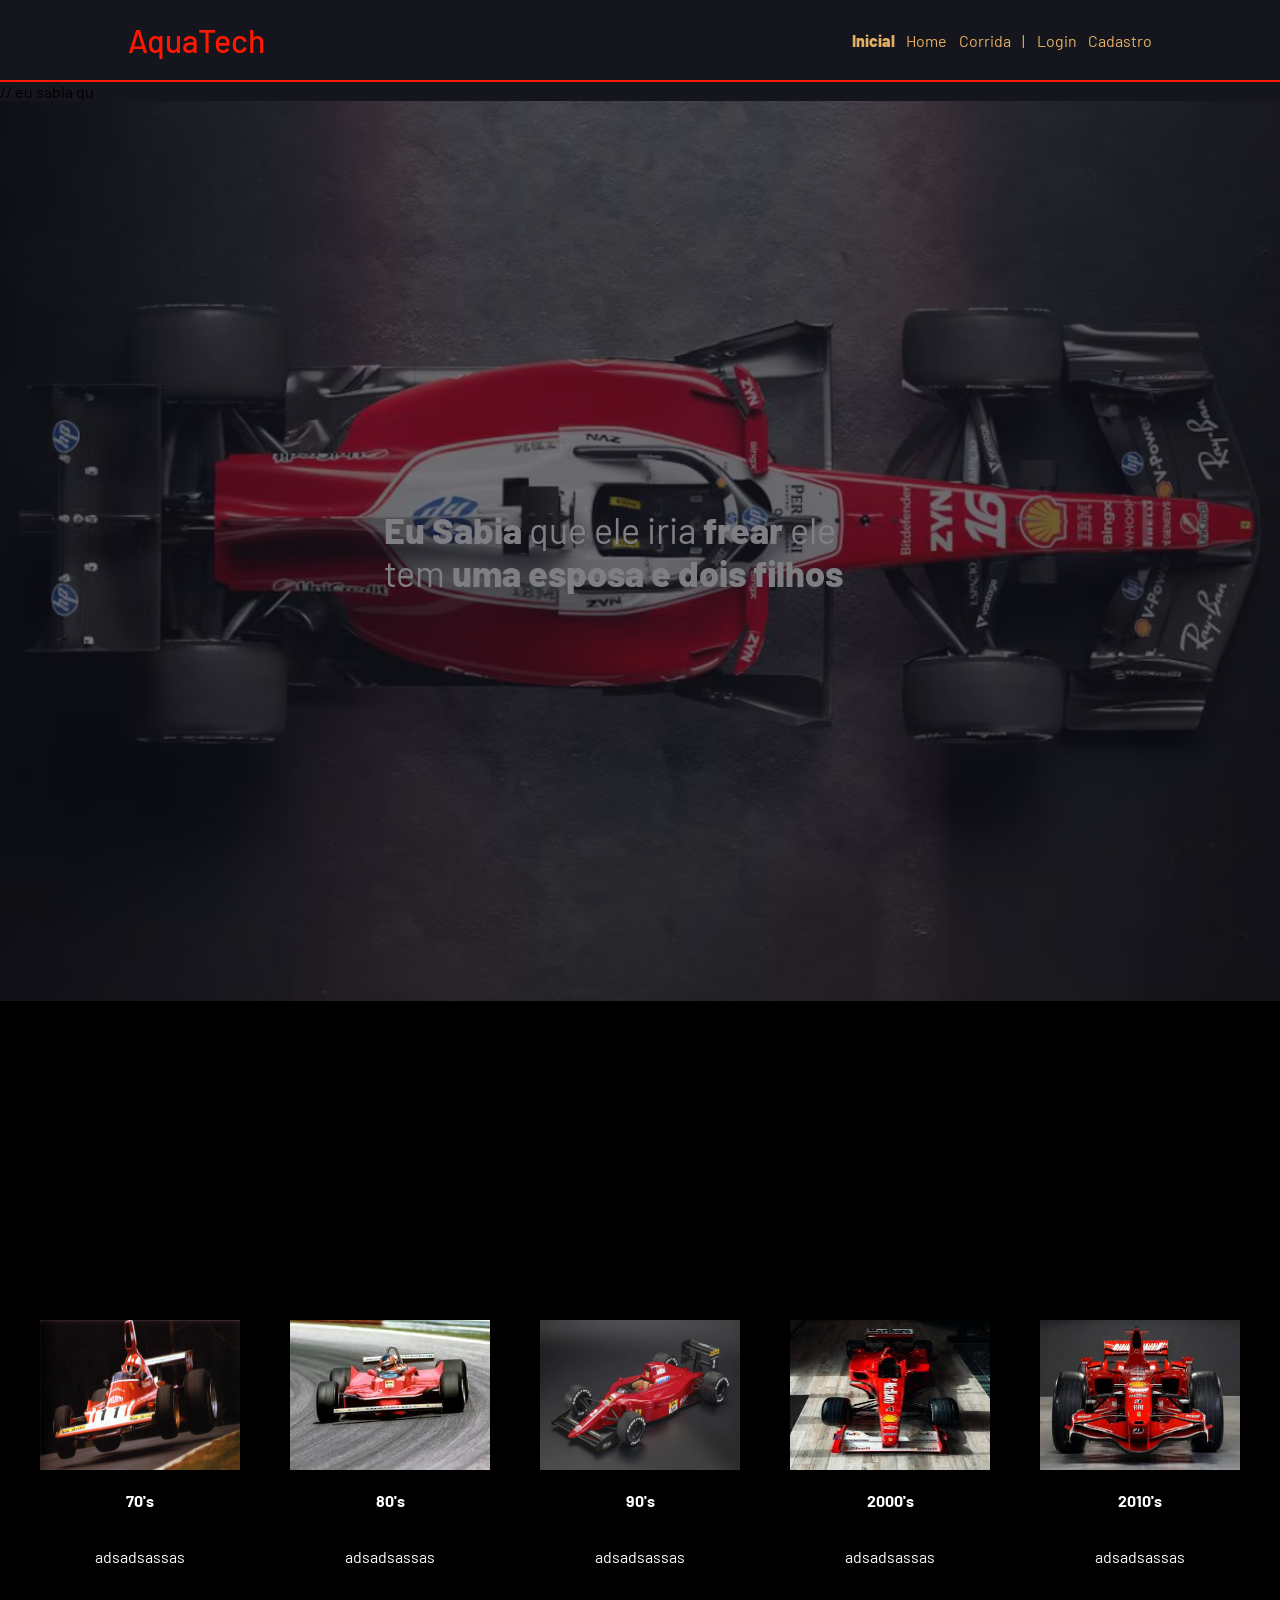
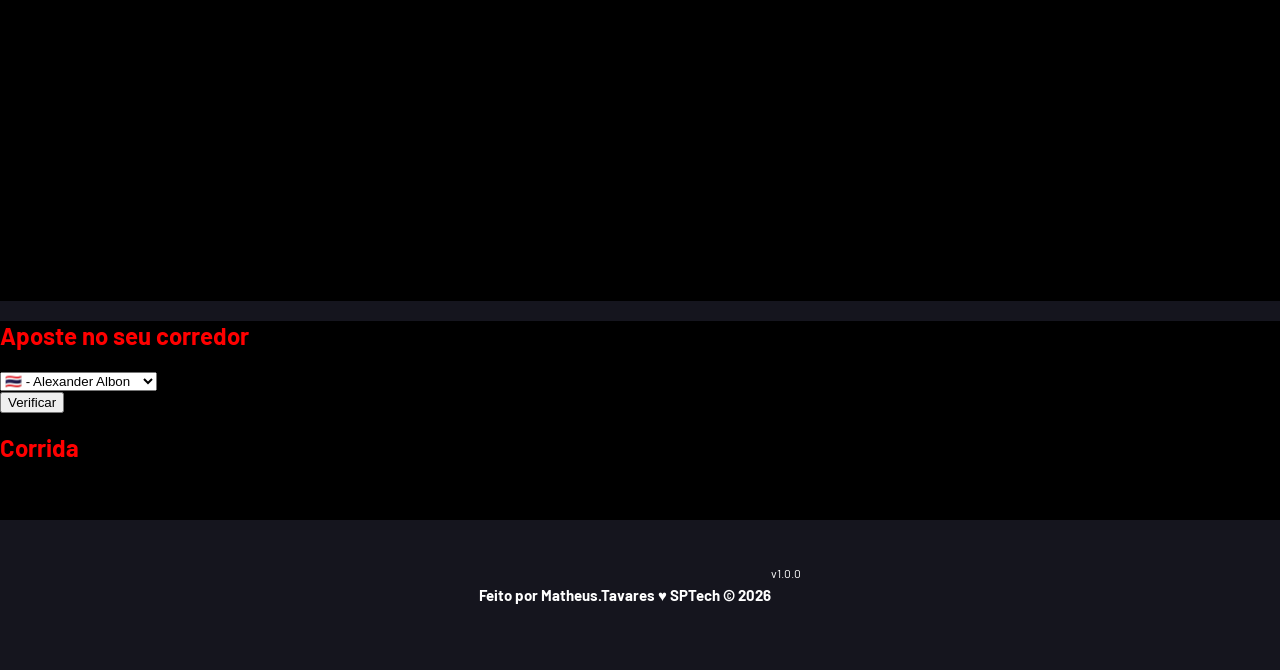
==== public/index.html @ 401e69f8 "Add files via upload" ====
<!DOCTYPE html>
<html lang="en">

<head>
    <meta charset="UTF-8">
    <meta http-equiv="X-UA-Compatible" content="IE=edge">
    <meta name="viewport" content="width=device-width, initial-scale=1.0">

    <title>MquaTech | Página Inicial</title>

    <script src="./js/sessao.js"></script>

    <link rel="stylesheet" href="./css/estilo.css">
    <link rel="icon" href="./assets/icon/favicon2.ico">
    <link rel="preconnect" href="https://fonts.gstatic.com">
</head>

<body>
    <div class="header">
      <div class="container">
        <h1 class="titulo">AquaTech</h1>
        <ul class="navbar">
          <li class="agora">
            <a href="#">Inicial</a>
          </li>
          <li>
            <a href="index.html">Home</a> 
          </li>
          <li>
            <a href="simulador.html">Corrida</a>
          </li>
          <li>|</li>
          <li>
            <a href="login.html">Login</a>
          </li>
          <li>
            <a href="cadastro.html">Cadastro</a>
          </li>
        </ul>
      </div>
    </div>
  // eu sabia qu
    <div class="banner">
      <div class="container">
        <p><span>Eu Sabia</span> que ele iria <span>frear</span> ele tem <span> uma esposa e dois filhos </span></p>
      </div>
    </div>
  
    <div class="social">
      <div class="container">
        <div class="boxes">
          <div class="box">
            <img src="../public/assets/imgs/ferrari 60's.jpeg">
            <h4>60's</h4>
            <p>adsadsassas</p>
          </div>
          <div class="box">
            <img src="../public/assets/imgs/ferrari 70's.jpg">
            <h4>70's</h4>
            <p>adsadsassas</p>
          </div>
          <div class="box">
            <img src="../public/assets/imgs/ferrari 80's.jpeg">
            <h4>80's</h4>
            <p>adsadsassas</p>
          </div>
          <div class="box">
            <img src="../public/assets/imgs/Ferrari 90's.webp">
            <h4>90's</h4>
            <p>adsadsassas</p>
          </div>
          <div class="box">
            <img src="../public/assets/imgs/ferrari 2000's.jpeg">
            <h4>2000's</h4>
            <p>adsadsassas</p>
          </div>
          <div class="box">
            <img src="../public/assets/imgs/ferrari 2010's.jpeg">
            <h4>2010's</h4>
            <p>adsadsassas</p>
          </div>
          <div class="box">
            <img src="../public/assets/imgs/">
            <h4>2020's</h4>
            <p>adsadsassas</p>
          </div>
        </div>
      </div>
    </div>
  
<div class="">
        <div class="fundo">
            <h2>Aposte no seu corredor</h2>
            <select name="" id="ipt_aposta">
              <option value="">🇹🇭 - Alexander Albon </option>
              <option value="">🇹🇭 - Kimi Antonelli </option>
              <option value="">🇹🇭 - Carlos Sainz  </option>
              <option value="">🇹🇭 - Charles Leclerc </option>
              <option value="">🇹🇭 - Esteban Ocon </option>
              <option value="">🇹🇭 - Fernando Alonso </option>
              <option value="">🇹🇭 - Gabriel Bortoleto </option>
              <option value="">🇹🇭 - George Russell </option>
              <option value="">🇹🇭 - Isack Hadjar </option>
              <option value="">🇹🇭 - Kevin Magnussen </option>
              <option value="">🇹🇭 - Lance Stroll </option>
              <option value="">🇹🇭 - Lando Norris </option>
              <option value="">🇹🇭 - Lewis Hamilton </option>
              <option value="">🇹🇭 - Liam Lawson </option>
              <option value="">🇹🇭 - Logan Sargeant </option>
              <option value="">🇹🇭 - Max Verstappen </option>
              <option value="">🇹🇭 - Nico Hülkenberg </option>
              <option value="">🇹🇭 - Oscar Piastri  </option>
              <option value="">🇹🇭 - Pierre Gasly </option>
              <option value="">🇹🇭 - Sergio Pérez  </option>
              <option value="">🇫🇮 - Valtteri Bottas </option>
              <option value="">🇨🇳 - Zhou Guanyu </option>
            </select><br>
            <button onclick="Correr()">Verificar</button><br>

            <h2>Corrida</h2><br><br>
            <div id="resultado"></div>

        </div>
    </div>

    <div class="footer">
        <div class="container">
            <h4>Feito por Matheus.Tavares &hearts; SPTech &copy; 2026</h4>
            <span class="version">v1.0.0</span>
        </div>
    </div>
  </body>

</html>
---- public/css/estilo.css ----
@import url('https://fonts.googleapis.com/css2?family=Barlow:ital,wght@0,100;0,200;0,300;0,400;0,500;0,600;0,700;0,800;0,900;1,100;1,200;1,300;1,400;1,500;1,600;1,700;1,800;1,900&display=swap');

body {
  margin: 0;
  padding: 0;
  font-family: 'Barlow', 'Segoe UI', 'Segoe UI', Tahoma, Geneva, Verdana, sans-serif;
  background-color: #15151e;
}

:root {
  --tamanho-header: 80px;
  --tudu: 100vh;
  /*--tamanho-banner: calc(100vh - var(--tamanho-header) - var(--tamanho-footer) - 2px);*/
  --tamanho-simulador: calc(100vh - var(--tamanho-header) - var(--tamanho-footer) - 2px);
  --tamanho-login: calc(100vh - var(--tamanho-header) - var(--tamanho-footer) - 2px);
  --tamanho-footer: 65px;
}

.container {
  display: flex;
  width: 80%;
  margin: auto;
}

.header {
  height: var(--tamanho-header);
  border-bottom: 2px solid #FF1801;
}

.header .container {
  justify-content: space-between;
  align-items: center;
  height: 100%;
}

.header a {
  text-decoration: none;
  color: #e3b062;
}

.agora {
  font-weight: 800;
}

.navbar {
  width: 300px;
  display: flex;
  align-items: center;
  justify-content: space-between;
  list-style: none;
  color: #e3b062;
}

.titulo {
  color: #FF1801;
  width: fit-content;
  font-weight: 500;
}

.header h1 {
  margin: 0;
}

/* BANNER */

.banner {
  height: var(--tudu);
  color: white;
  background-image: url('../assets/imgs/3FW3RPDGNVAAHFDBUZ7TKTPPWQ.avif');
  background-size: cover;
  opacity: 45%;

  
}


.banner .container {
  justify-content: center;
  align-items: center;
  height: 100%;
  opacity: 100%;
}

.banner .container p {
  width: 50%;
  margin: 0;
  padding: 0;
  font-size: 36px;
}

.banner .container span {
  font-weight: 800;
}

/* MISSÃO VISÃO VALORES */

.social {
  height: var(--tudu);
  background-color: #000;
  display: flex;
  color: white;
}

.social .container {
  justify-content: center;
}

.box img {
  width: 200px;
  height: 150px;
  gap: 20px;
  
}

.social .container .boxes {
  display: flex;
  justify-content: center;
  width: 100%;
  gap: 50px;
  padding: 30px 0;
  
}

.social p {
  text-align: center;
}

.box {
  display: flex;
  flex-direction: column;
  align-items: center;
}

/* FOOTER */

.footer {
  background-color: #15151e;
  height: 150px;
  color: #fff;
  display: flex;
  font-size: 15px;
}

.footer .container {
  justify-content: center;
  text-align: center;
}

.footer .container .version {
  font-size: 12px;
}

/* LOGIN */

.login {
  height: var(--tamanho-login);
  background-image: url('../assets/imgs/jean-alesi-foi-o-último-a-usar-a-ferrari-27-em-95.avif');
  background-size: cover;
}

.login .container {
  justify-content: center;
  align-items: center;
  height: 100%;
}

.card {
  width: 50%;
  background-color: #e5e5e5;
  border-radius: 10px;
  display: flex;
  align-items: center;
  justify-content: space-evenly;
  color: palevioletred;
  flex-direction: column;
  height: fit-content;
  padding: 20px 0;
}

.card h2 {
  margin: 0;
  font-size: 30px;
}

.formulario {
  display: flex;
  height: 90%;
  width: 80%;
  justify-content: space-around;
  flex-direction: column;
}

.formulario span {
  font-size: 15px;
  font-weight: 800;
}

.formulario input {
  border: 2px solid #FF1801;
  text-align: center;
  border-radius: 10px;
  margin: 0;
}

.formulario select {
  border: 2px solid #FF1801;
  background-color: white;
  color: gray;
  height: 36px;
  text-align: center;
  border-radius: 10px;
  margin: 0;
}

.campo {
  display: flex;
  flex-direction: column;
  justify-content: start;
  padding: 5px 0;
}

.botao {
  cursor: pointer;
  font-family: "Barlow", sans-serif;
  border: 0;
  border-radius: 5px;
  font-weight: 600;
  font-size: 18px;
  color: #fff;
  background-color: #ED145B;
  width: 120px;
  height: 30px;
  align-self: center;
  margin-top: 20px;
}

.loading-div {
  width: 50px;
  display: none;
}

.loading-div img {
  height: 50px;
  width: 50px;
}

#div_erros_login {
  display: none
}

/* FORMULARIO */

.alerta_erro{
  display: flex;
  justify-content: flex-end;
}

.card_erro {
  display: none;
  background-color: #fff;
  color: #15151e;
  width: 230px;
  position: fixed;
  border-radius: 4px;
  border: #ED145B 3px solid;
  padding: 10px;
  margin-right: 10%;
}

.card_erro #mensagem_erro{
  font-weight: 500;
  font-size: 20px;
}

.formulario .tipo_campo {
  font-size: 20px;
  font-weight: 600 !important;
}

.formulario {
  display: flex;
  flex-direction: column;
}

input {
  margin-bottom: 10px;
  border: 2px solid #FF1801;
  padding: 10px;
  text-align: center;
  border-radius: 10px;
}

.btn {
  font-family: "Barlow", sans-serif;
  border: 0;
  border-radius: 5px;
  font-weight: 600;
  font-size: 18px;
  padding: 10px 15px;
  color: white;
  background-color: #ED145B;
  width: 120px;
  align-self: center;
  margin-top: 5px;
}

.loading-div {
  width: 50px;
  margin: auto;
  display: none;
}

.loading-div img {
  height: 50px;
  width: 50px;
}

/* SIMULADOR */

.simulador {
  color: white;
}

.simulador .container {
  flex-direction: column;
  overflow: scroll; 
  height: var(--tamanho-simulador);
}

/* ALERTA */

#alerta {
  position: absolute;
  right: 0;
  bottom: 0;
}

.mensagem-alarme {
  background-color: white;
  border-radius: 5px;
  width: 300px;
  height: 80px;
  margin: 10px;
  padding: 10px 0;
  display: flex;
  justify-content: space-evenly;
  align-items: center;
}

.mensagem-alarme h3 {
  font-size: 14px;
  margin: 0;
}

.mensagem-alarme .informacao {
  width: 66%;
}

.alarme-sino {
  width: 48px;
  height: 48px;
  animation-name: bell;
  animation-duration: 4s;
  background-image: url('https://cdn-icons-png.flaticon.com/512/1157/1157000.png');
  background-size: cover;
  animation-iteration-count: infinite;
}

@keyframes bell {
  0%   {transform: rotate(25deg)}
  25%  {transform: rotate(-25deg)}
  50%  {transform: rotate(25deg)}
  75%  {transform: rotate(-25deg)}
  100% {transform: rotate(25deg)}
}

.apostas {
  display: flex;
  
}
.fundo{
  background-color: black;
  color: red;
}
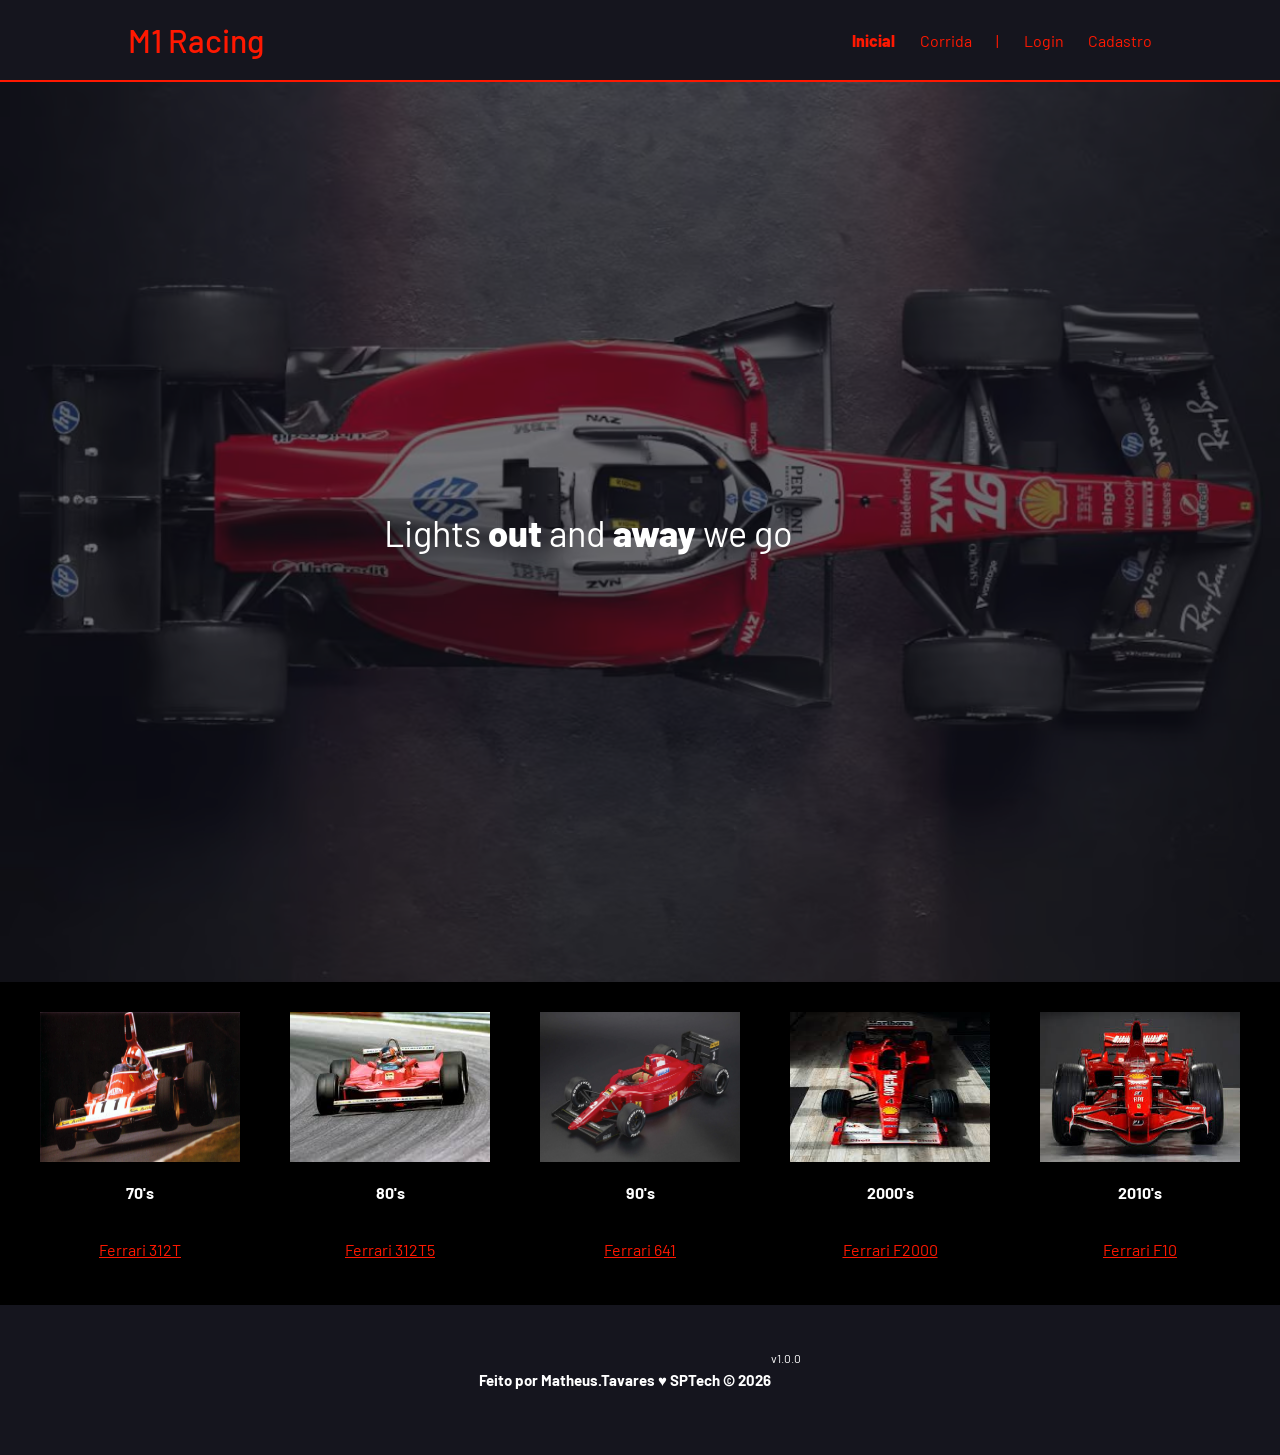
==== commit 9ae178f7: "Inserindo linha temporal do site" ====
--- a/public/index.html
+++ b/public/index.html
@@ -6,7 +6,7 @@
     <meta http-equiv="X-UA-Compatible" content="IE=edge">
     <meta name="viewport" content="width=device-width, initial-scale=1.0">
 
-    <title>MquaTech | Página Inicial</title>
+    <title>M1 Racing | Página Inicial</title>
 
     <script src="./js/sessao.js"></script>
 
@@ -18,13 +18,10 @@
 <body>
     <div class="header">
       <div class="container">
-        <h1 class="titulo">AquaTech</h1>
+        <h1 class="titulo">M1 Racing</h1>
         <ul class="navbar">
           <li class="agora">
             <a href="#">Inicial</a>
-          </li>
-          <li>
-            <a href="index.html">Home</a> 
           </li>
           <li>
             <a href="simulador.html">Corrida</a>
@@ -39,89 +36,60 @@
         </ul>
       </div>
     </div>
-  // eu sabia qu
     <div class="banner">
       <div class="container">
-        <p><span>Eu Sabia</span> que ele iria <span>frear</span> ele tem <span> uma esposa e dois filhos </span></p>
+        <p>Lights<span class="highlights"> out </span> and <span>away </span> we go </p>
       </div>
     </div>
   
     <div class="social">
       <div class="container">
         <div class="boxes">
+
+        
+
           <div class="box">
             <img src="../public/assets/imgs/ferrari 60's.jpeg">
             <h4>60's</h4>
-            <p>adsadsassas</p>
+            <p><a href="1960.html">Ferrari 156</a></p>
           </div>
           <div class="box">
             <img src="../public/assets/imgs/ferrari 70's.jpg">
             <h4>70's</h4>
-            <p>adsadsassas</p>
+            <p>
+              <a href="1970.html" class="nav a">Ferrari 312T</a>
+            </p>
           </div>
           <div class="box">
             <img src="../public/assets/imgs/ferrari 80's.jpeg">
             <h4>80's</h4>
-            <p>adsadsassas</p>
+            <p><a href="1980.html">Ferrari 312T5</a></p>
           </div>
           <div class="box">
             <img src="../public/assets/imgs/Ferrari 90's.webp">
             <h4>90's</h4>
-            <p>adsadsassas</p>
+            <p><a href="1990.html">Ferrari 641</a></p>
           </div>
           <div class="box">
             <img src="../public/assets/imgs/ferrari 2000's.jpeg">
             <h4>2000's</h4>
-            <p>adsadsassas</p>
+            <p><a href="2000.html">Ferrari F2000</a></p>
           </div>
           <div class="box">
             <img src="../public/assets/imgs/ferrari 2010's.jpeg">
             <h4>2010's</h4>
-            <p>adsadsassas</p>
+            <p><a href="2000.html">Ferrari F10</a></p>
           </div>
           <div class="box">
-            <img src="../public/assets/imgs/">
+            <img src="../public/assets/imgs/ferrari 2020's.jpg">
             <h4>2020's</h4>
-            <p>adsadsassas</p>
+            <p><a href="2020.html">Ferrari SF1000</a></p>
           </div>
         </div>
       </div>
     </div>
   
-<div class="">
-        <div class="fundo">
-            <h2>Aposte no seu corredor</h2>
-            <select name="" id="ipt_aposta">
-              <option value="">🇹🇭 - Alexander Albon </option>
-              <option value="">🇹🇭 - Kimi Antonelli </option>
-              <option value="">🇹🇭 - Carlos Sainz  </option>
-              <option value="">🇹🇭 - Charles Leclerc </option>
-              <option value="">🇹🇭 - Esteban Ocon </option>
-              <option value="">🇹🇭 - Fernando Alonso </option>
-              <option value="">🇹🇭 - Gabriel Bortoleto </option>
-              <option value="">🇹🇭 - George Russell </option>
-              <option value="">🇹🇭 - Isack Hadjar </option>
-              <option value="">🇹🇭 - Kevin Magnussen </option>
-              <option value="">🇹🇭 - Lance Stroll </option>
-              <option value="">🇹🇭 - Lando Norris </option>
-              <option value="">🇹🇭 - Lewis Hamilton </option>
-              <option value="">🇹🇭 - Liam Lawson </option>
-              <option value="">🇹🇭 - Logan Sargeant </option>
-              <option value="">🇹🇭 - Max Verstappen </option>
-              <option value="">🇹🇭 - Nico Hülkenberg </option>
-              <option value="">🇹🇭 - Oscar Piastri  </option>
-              <option value="">🇹🇭 - Pierre Gasly </option>
-              <option value="">🇹🇭 - Sergio Pérez  </option>
-              <option value="">🇫🇮 - Valtteri Bottas </option>
-              <option value="">🇨🇳 - Zhou Guanyu </option>
-            </select><br>
-            <button onclick="Correr()">Verificar</button><br>
 
-            <h2>Corrida</h2><br><br>
-            <div id="resultado"></div>
-
-        </div>
-    </div>
 
     <div class="footer">
         <div class="container">
--- a/public/css/estilo.css
+++ b/public/css/estilo.css
@@ -5,6 +5,7 @@
   padding: 0;
   font-family: 'Barlow', 'Segoe UI', 'Segoe UI', Tahoma, Geneva, Verdana, sans-serif;
   background-color: #15151e;
+  transition: 4;
 }
 
 :root {
@@ -35,7 +36,7 @@
 
 .header a {
   text-decoration: none;
-  color: #e3b062;
+  color: #FF1801;
 }
 
 .agora {
@@ -48,7 +49,7 @@
   align-items: center;
   justify-content: space-between;
   list-style: none;
-  color: #e3b062;
+  color: #FF1801;
 }
 
 .titulo {
@@ -66,19 +67,25 @@
 .banner {
   height: var(--tudu);
   color: white;
+  position: relative;
+}
+
+.banner::before {
+  content: '';
+  position: absolute;
+  inset: 0; /* equivale a top/right/bottom/left: 0 */
   background-image: url('../assets/imgs/3FW3RPDGNVAAHFDBUZ7TKTPPWQ.avif');
   background-size: cover;
-  opacity: 45%;
-
-  
-}
-
+  opacity: 0.45;
+  z-index: 0;
+}
 
 .banner .container {
+  position: relative;
+  z-index: 1;
   justify-content: center;
   align-items: center;
   height: 100%;
-  opacity: 100%;
 }
 
 .banner .container p {
@@ -90,12 +97,12 @@
 
 .banner .container span {
   font-weight: 800;
+  
 }
 
 /* MISSÃO VISÃO VALORES */
 
 .social {
-  height: var(--tudu);
   background-color: #000;
   display: flex;
   color: white;
@@ -381,4 +388,16 @@
 .fundo{
   background-color: black;
   color: red;
-}+}
+.linha{
+  display: flex;
+  align-items: center;
+}
+
+a{
+  color: #FF1801;
+}
+.highlight {
+    background-color: yellow; /* Cor de destaque */
+    color: black; /* Cor do texto */
+}
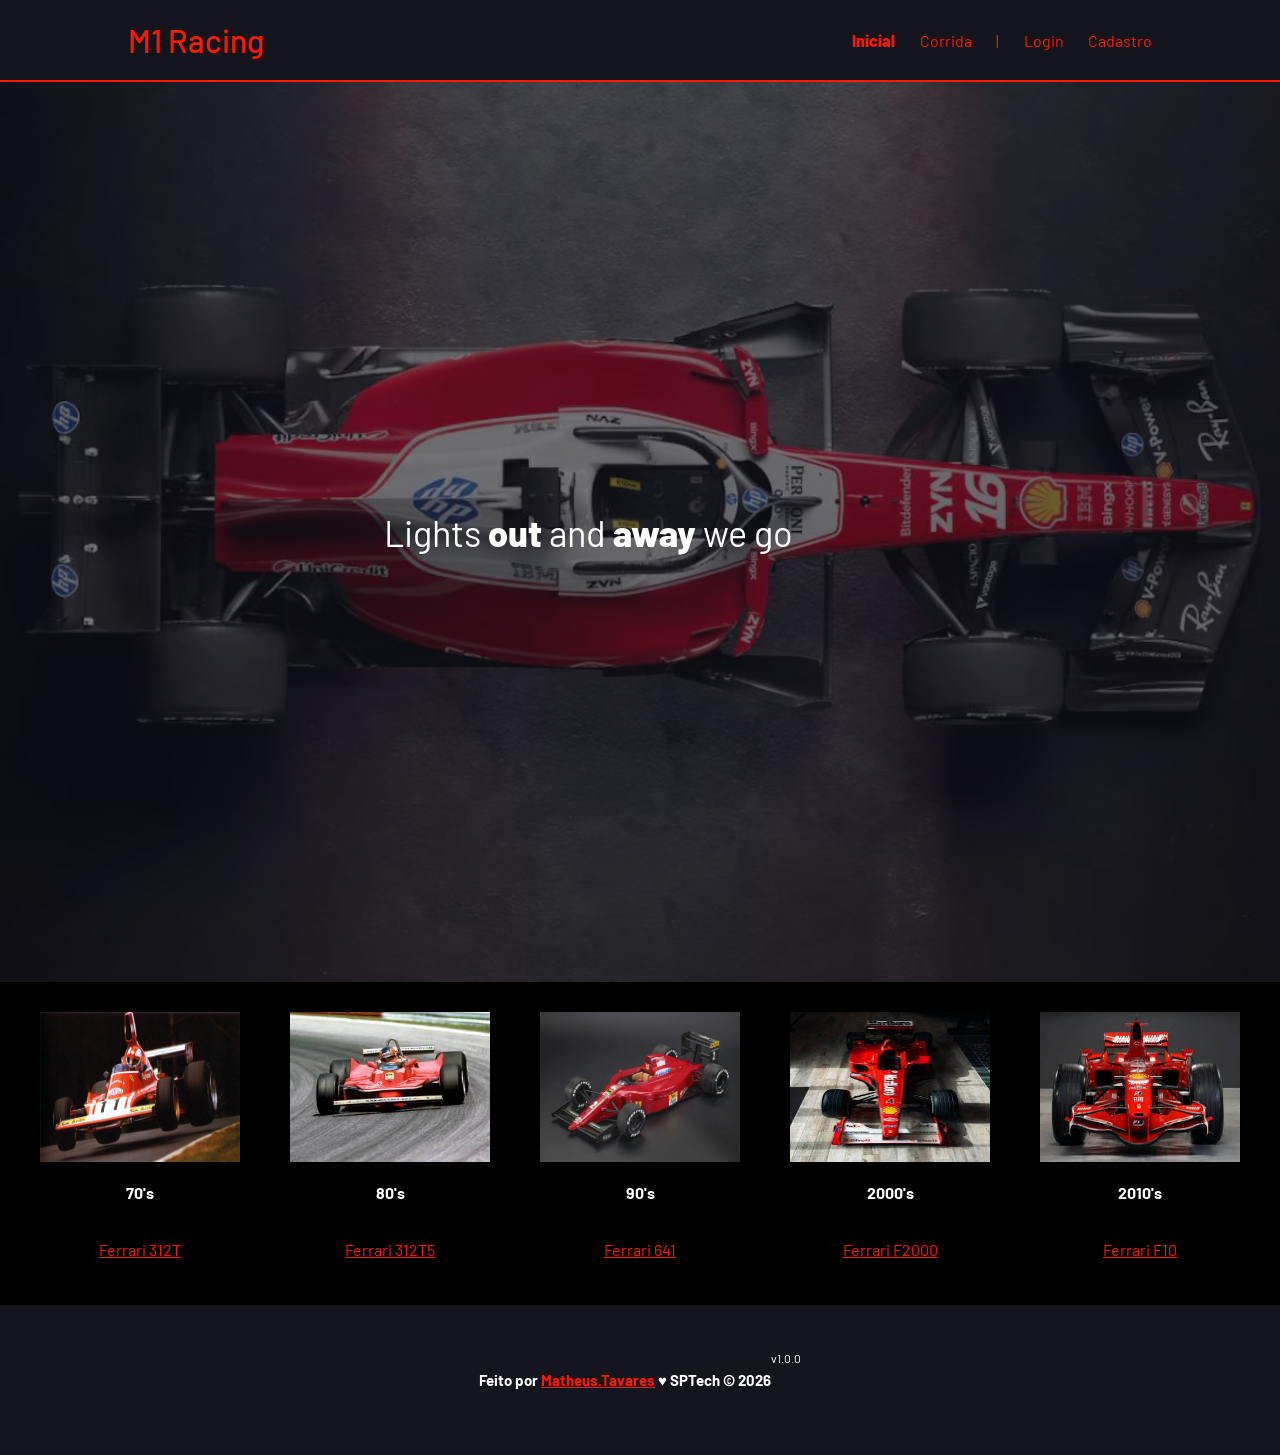
==== commit 690f1572: "Adicionando o botao sobre mim" ====
--- a/public/index.html
+++ b/public/index.html
@@ -93,7 +93,7 @@
 
     <div class="footer">
         <div class="container">
-            <h4>Feito por Matheus.Tavares &hearts; SPTech &copy; 2026</h4>
+            <h4>Feito por <a href="./sobre mim.html">Matheus.Tavares</a> &hearts; SPTech &copy; 2026</h4>
             <span class="version">v1.0.0</span>
         </div>
     </div>
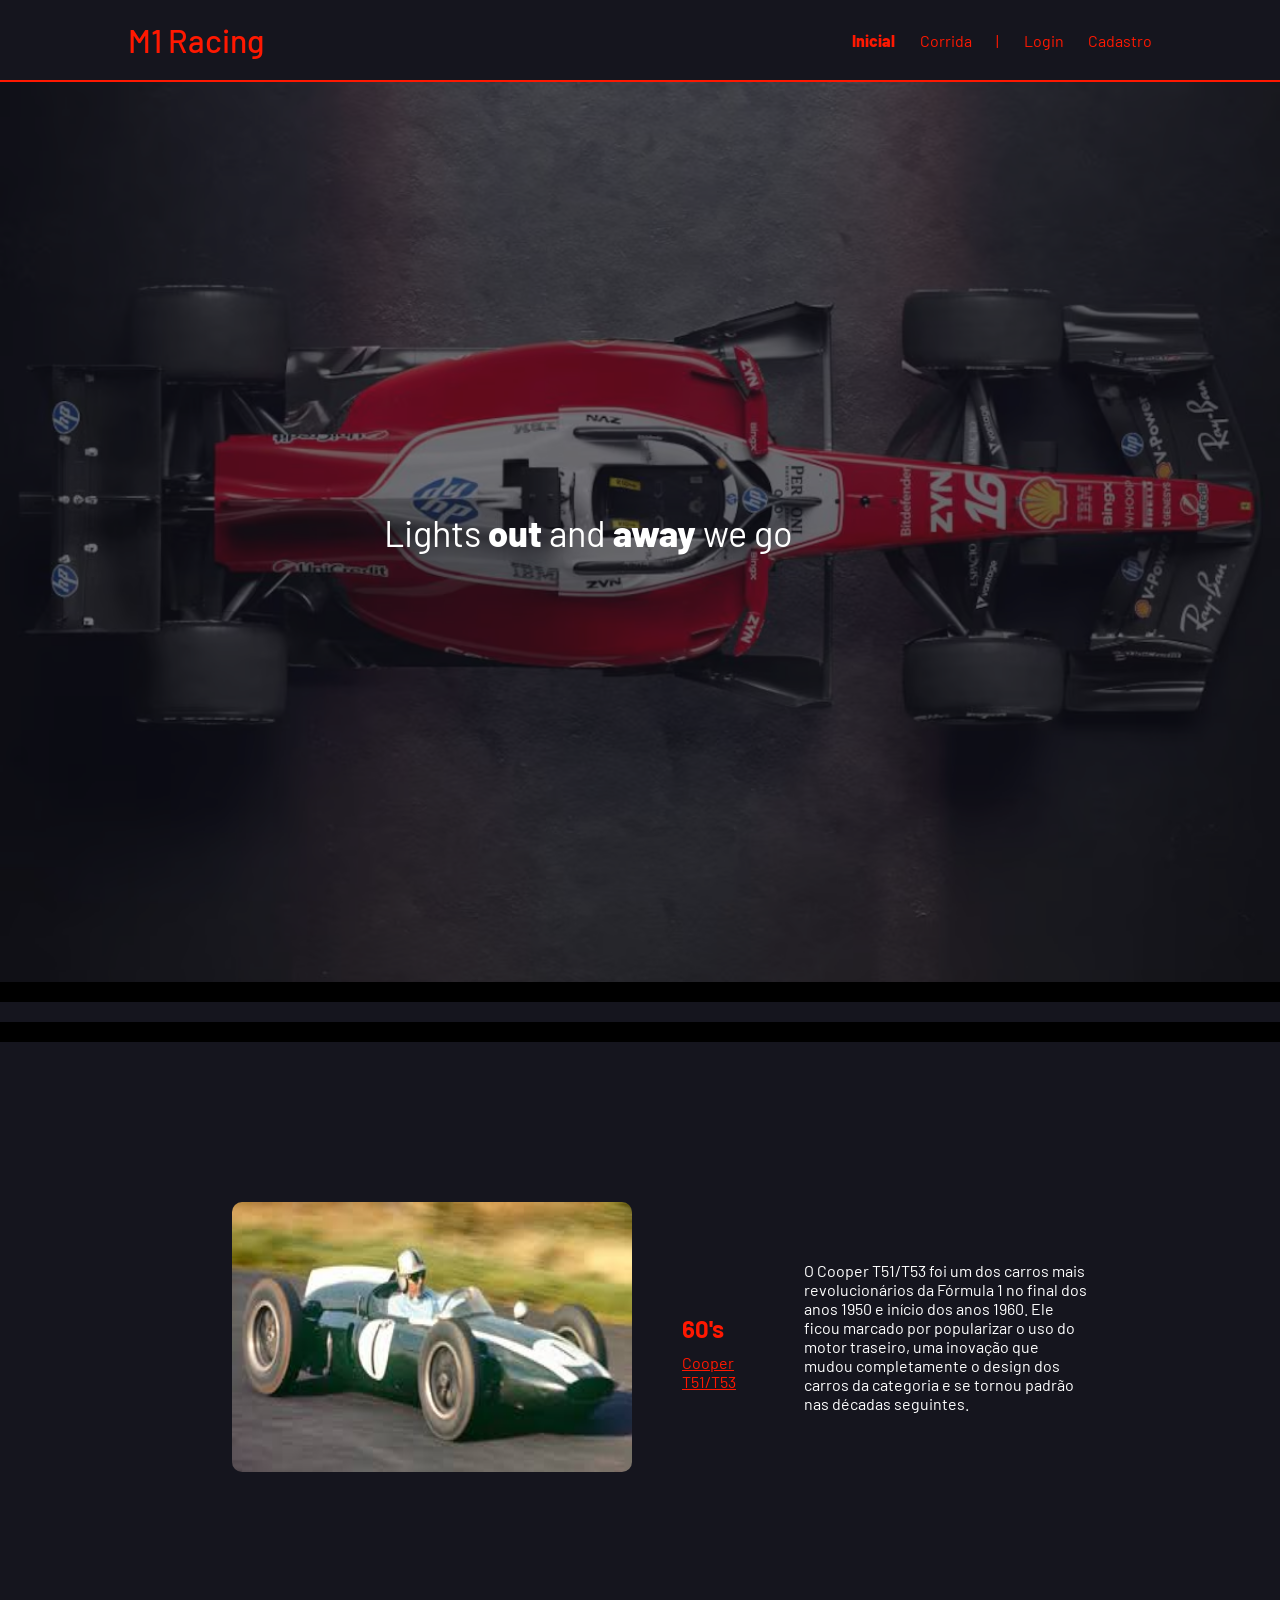
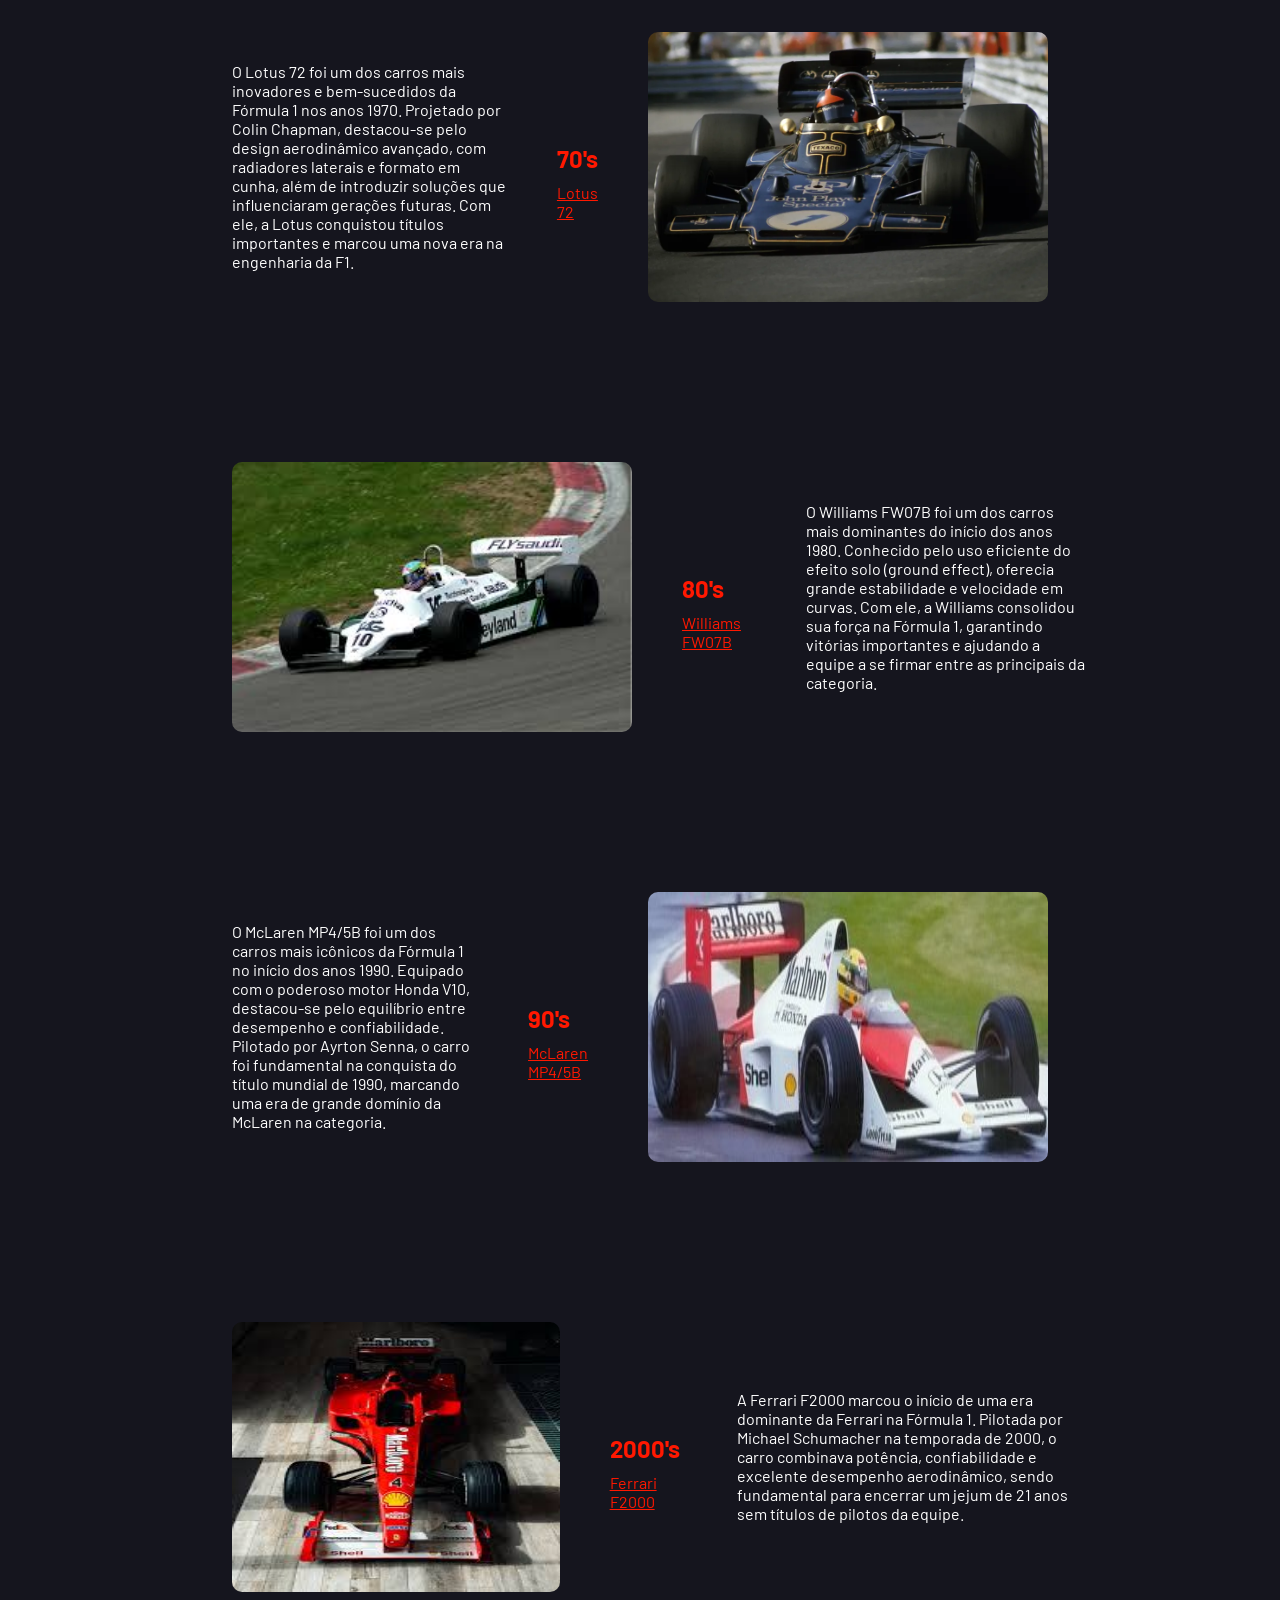
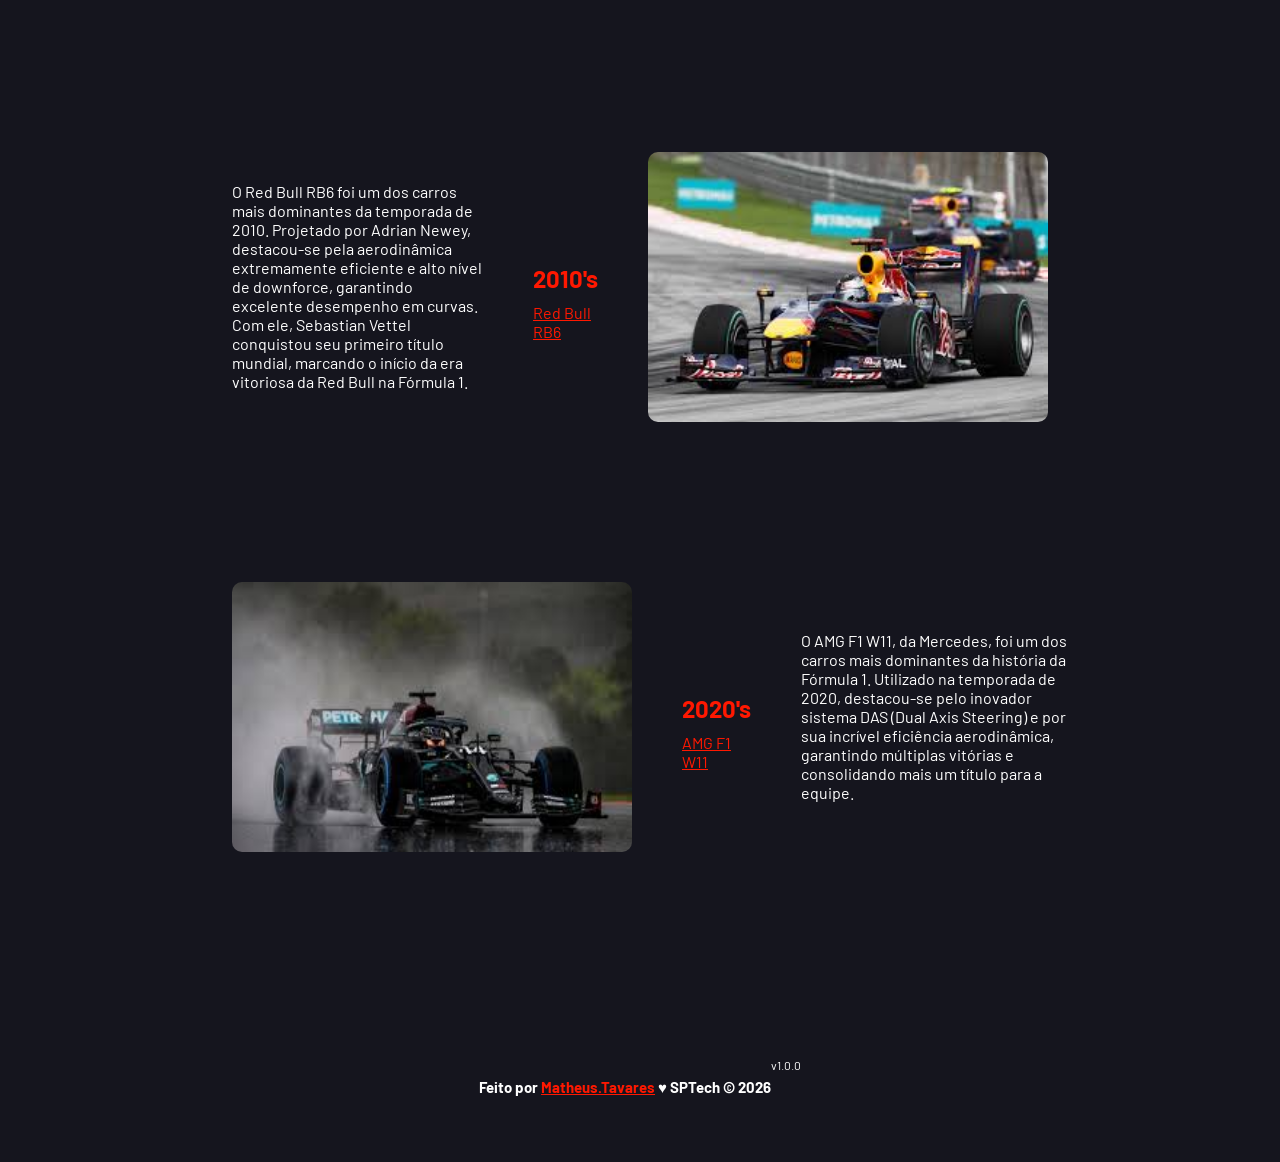
==== commit a9ff7649: "Alinhando a tela home" ====
--- a/public/index.html
+++ b/public/index.html
@@ -41,54 +41,106 @@
         <p>Lights<span class="highlights"> out </span> and <span>away </span> we go </p>
       </div>
     </div>
+    <div class="social">
+      <div class="container">
+        <div class="boxes">
+          
+        </div>
+      </div>
+    </div>
+    <div>
+      <div>
+        <h2></h2>
+        <p>
+
+        </p>
+        <p>
+
+        </p>
+        <h2></h2>
+        <p>
+          
+        </p>
+      </div>
+    </div>
   
     <div class="social">
       <div class="container">
         <div class="boxes">
-
-        
-
-          <div class="box">
-            <img src="../public/assets/imgs/ferrari 60's.jpeg">
-            <h4>60's</h4>
-            <p><a href="1960.html">Ferrari 156</a></p>
-          </div>
-          <div class="box">
-            <img src="../public/assets/imgs/ferrari 70's.jpg">
-            <h4>70's</h4>
-            <p>
-              <a href="1970.html" class="nav a">Ferrari 312T</a>
-            </p>
-          </div>
-          <div class="box">
-            <img src="../public/assets/imgs/ferrari 80's.jpeg">
-            <h4>80's</h4>
-            <p><a href="1980.html">Ferrari 312T5</a></p>
-          </div>
-          <div class="box">
-            <img src="../public/assets/imgs/Ferrari 90's.webp">
-            <h4>90's</h4>
-            <p><a href="1990.html">Ferrari 641</a></p>
-          </div>
-          <div class="box">
-            <img src="../public/assets/imgs/ferrari 2000's.jpeg">
-            <h4>2000's</h4>
-            <p><a href="2000.html">Ferrari F2000</a></p>
-          </div>
-          <div class="box">
-            <img src="../public/assets/imgs/ferrari 2010's.jpeg">
-            <h4>2010's</h4>
-            <p><a href="2000.html">Ferrari F10</a></p>
-          </div>
-          <div class="box">
-            <img src="../public/assets/imgs/ferrari 2020's.jpg">
-            <h4>2020's</h4>
-            <p><a href="2020.html">Ferrari SF1000</a></p>
-          </div>
+          
         </div>
       </div>
     </div>
-  
+ 
+      <div class="secao">
+        
+          <div class="item">
+            <img src="../public/assets/imgs/cooper.jpeg">
+            <div class="text">
+            <h4>60's</h4>
+            <a href="1960.html">Cooper T51/T53</a>
+            </div>
+            <p>O Cooper T51/T53 foi um dos carros mais revolucionários da Fórmula 1 no final dos anos 1950 e início dos anos 1960. Ele ficou marcado por popularizar o uso do motor traseiro, uma inovação que mudou completamente o design dos carros da categoria e se tornou padrão nas décadas seguintes.</p>
+          </div>
+        
+        
+          <div class="item reverse">
+            <img src="../public/assets/imgs/lotus.webp">
+            <div class="text">
+            <h4>70's</h4>
+            <a href="1970.html" class="nav a">Lotus 72</a>
+              </div>
+            <p>O Lotus 72 foi um dos carros mais inovadores e bem-sucedidos da Fórmula 1 nos anos 1970. Projetado por Colin Chapman, destacou-se pelo design aerodinâmico avançado, com radiadores laterais e formato em cunha, além de introduzir soluções que influenciaram gerações futuras. Com ele, a Lotus conquistou títulos importantes e marcou uma nova era na engenharia da F1.</p>
+          </div>
+        
+          <div class="item">
+            <img src="../public/assets/imgs/Williams.jpeg">
+            <div class="text">
+            <h4>80's</h4>
+            <a href="1980.html">Williams FW07B</a>
+          </div>
+          <p>O Williams FW07B foi um dos carros mais dominantes do início dos anos 1980. Conhecido pelo uso eficiente do efeito solo (ground effect), oferecia grande estabilidade e velocidade em curvas. Com ele, a Williams consolidou sua força na Fórmula 1, garantindo vitórias importantes e ajudando a equipe a se firmar entre as principais da categoria.</p>
+        </div>
+        
+        
+          <div class="item reverse">
+            <img src="../public/assets/imgs/Mclaren_mp4_5.jpg">
+             <div class="text">
+            <h4>90's</h4>
+            <a href="1990.html">McLaren MP4/5B</a>
+            </div>
+            <p>O McLaren MP4/5B foi um dos carros mais icônicos da Fórmula 1 no início dos anos 1990. Equipado com o poderoso motor Honda V10, destacou-se pelo equilíbrio entre desempenho e confiabilidade. Pilotado por Ayrton Senna, o carro foi fundamental na conquista do título mundial de 1990, marcando uma era de grande domínio da McLaren na categoria.</p>
+          </div>
+        
+          <div class="item">
+            <img src="../public/assets/imgs/ferrari 2000's.jpeg">
+             <div class="text">
+            <h4>2000's</h4>
+            <a href="2000.html">Ferrari F2000</a>
+            </div>
+            <p>A Ferrari F2000 marcou o início de uma era dominante da Ferrari na Fórmula 1. Pilotada por Michael Schumacher na temporada de 2000, o carro combinava potência, confiabilidade e excelente desempenho aerodinâmico, sendo fundamental para encerrar um jejum de 21 anos sem títulos de pilotos da equipe.</p>
+          </div>
+        
+        
+          <div class="item reverse">
+            <img src="../public/assets/imgs/rb6.jpeg">
+             <div class="text">
+            <h4>2010's</h4>
+            <a href="2000.html">Red Bull RB6</a>
+            </div>
+            <p>O Red Bull RB6 foi um dos carros mais dominantes da temporada de 2010. Projetado por Adrian Newey, destacou-se pela aerodinâmica extremamente eficiente e alto nível de downforce, garantindo excelente desempenho em curvas. Com ele, Sebastian Vettel conquistou seu primeiro título mundial, marcando o início da era vitoriosa da Red Bull na Fórmula 1.</p>
+          </div>
+        
+          <div class="item">
+            <img src="../public/assets/imgs/W11.jpeg">
+             <div class="text">
+            <h4>2020's</h4>
+            <a href="2020.html">AMG F1 W11</a>
+            </div>
+            <p>O AMG F1 W11, da Mercedes, foi um dos carros mais dominantes da história da Fórmula 1. Utilizado na temporada de 2020, destacou-se pelo inovador sistema DAS (Dual Axis Steering) e por sua incrível eficiência aerodinâmica, garantindo múltiplas vitórias e consolidando mais um título para a equipe.</p>
+          </div>
+      </div>
+      
 
 
     <div class="footer">
@@ -99,4 +151,5 @@
     </div>
   </body>
 
-</html>+</html>
+
--- a/public/css/estilo.css
+++ b/public/css/estilo.css
@@ -106,17 +106,11 @@
   background-color: #000;
   display: flex;
   color: white;
+  height: 20px;
 }
 
 .social .container {
   justify-content: center;
-}
-
-.box img {
-  width: 200px;
-  height: 150px;
-  gap: 20px;
-  
 }
 
 .social .container .boxes {
@@ -132,11 +126,7 @@
   text-align: center;
 }
 
-.box {
-  display: flex;
-  flex-direction: column;
-  align-items: center;
-}
+
 
 /* FOOTER */
 
@@ -401,3 +391,68 @@
     background-color: yellow; /* Cor de destaque */
     color: black; /* Cor do texto */
 }
+
+
+.secao {
+  width: 70%;
+  margin: 80px auto;
+  display: flex;
+  flex-direction: column;
+  padding: 0 40px;
+}
+
+.secao p{
+  color: white;
+  display: flex;
+  flex-direction: column;
+  width: 50%;
+  align-items: center;
+}
+
+/* Cada linha */
+.item {
+  display: flex;
+  align-items: center;
+  gap: 50px;
+  margin: 80px auto;
+  padding-left: 40px;
+}
+
+/* Alternar lado */
+.item.reverse {
+  flex-direction: row-reverse;
+  padding-right: 40px;
+}
+
+/* Imagem */
+.item img {
+  width: 400px;
+  border-radius: 10px;
+  transition: 0.3s;
+  height: 270px;
+}
+
+/* Hover bonito */
+.item img:hover {
+  transform: scale(1.05);
+}
+
+/* Texto */
+.text {
+  max-width: 400px;
+}
+
+.text h4 {
+  color: #FF1801;
+  font-size: 24px;
+  margin-bottom: 10px;
+}
+
+.text p {
+  font-size: 16px;
+}
+
+
+
+
+
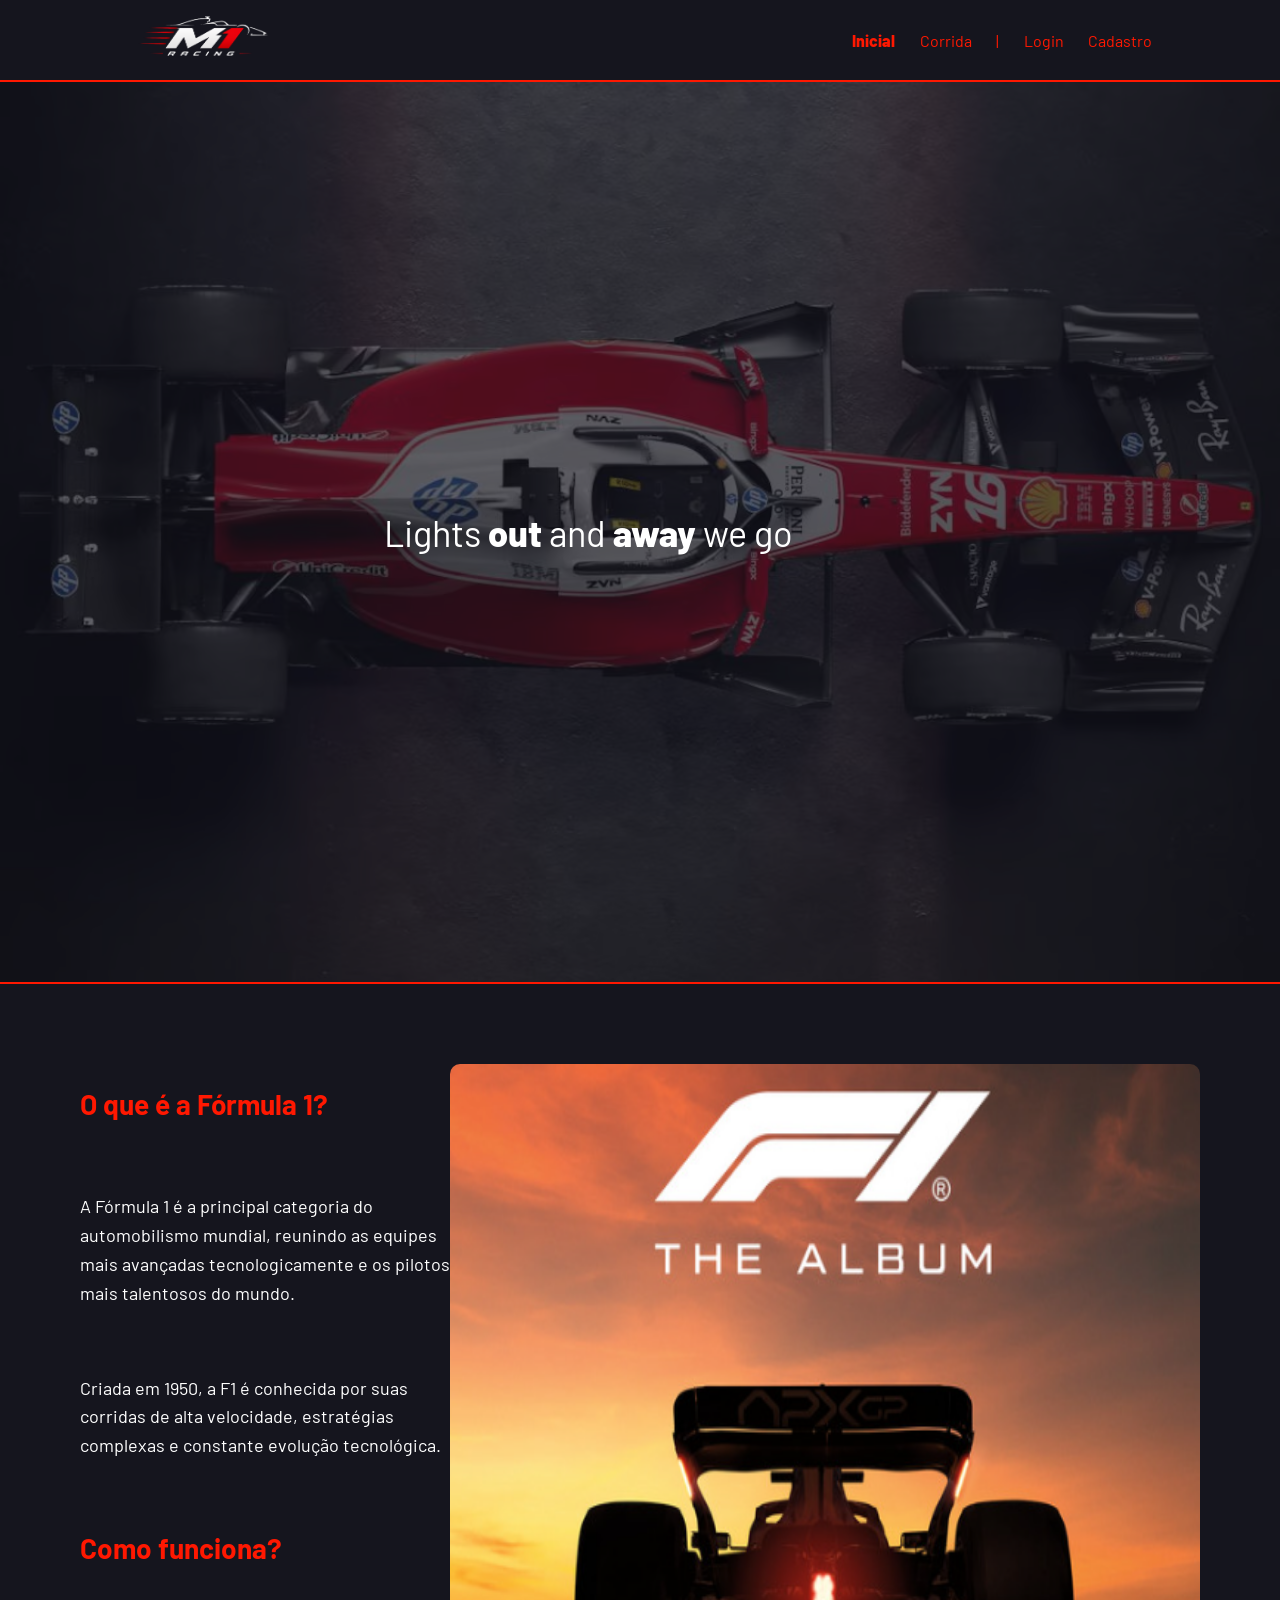
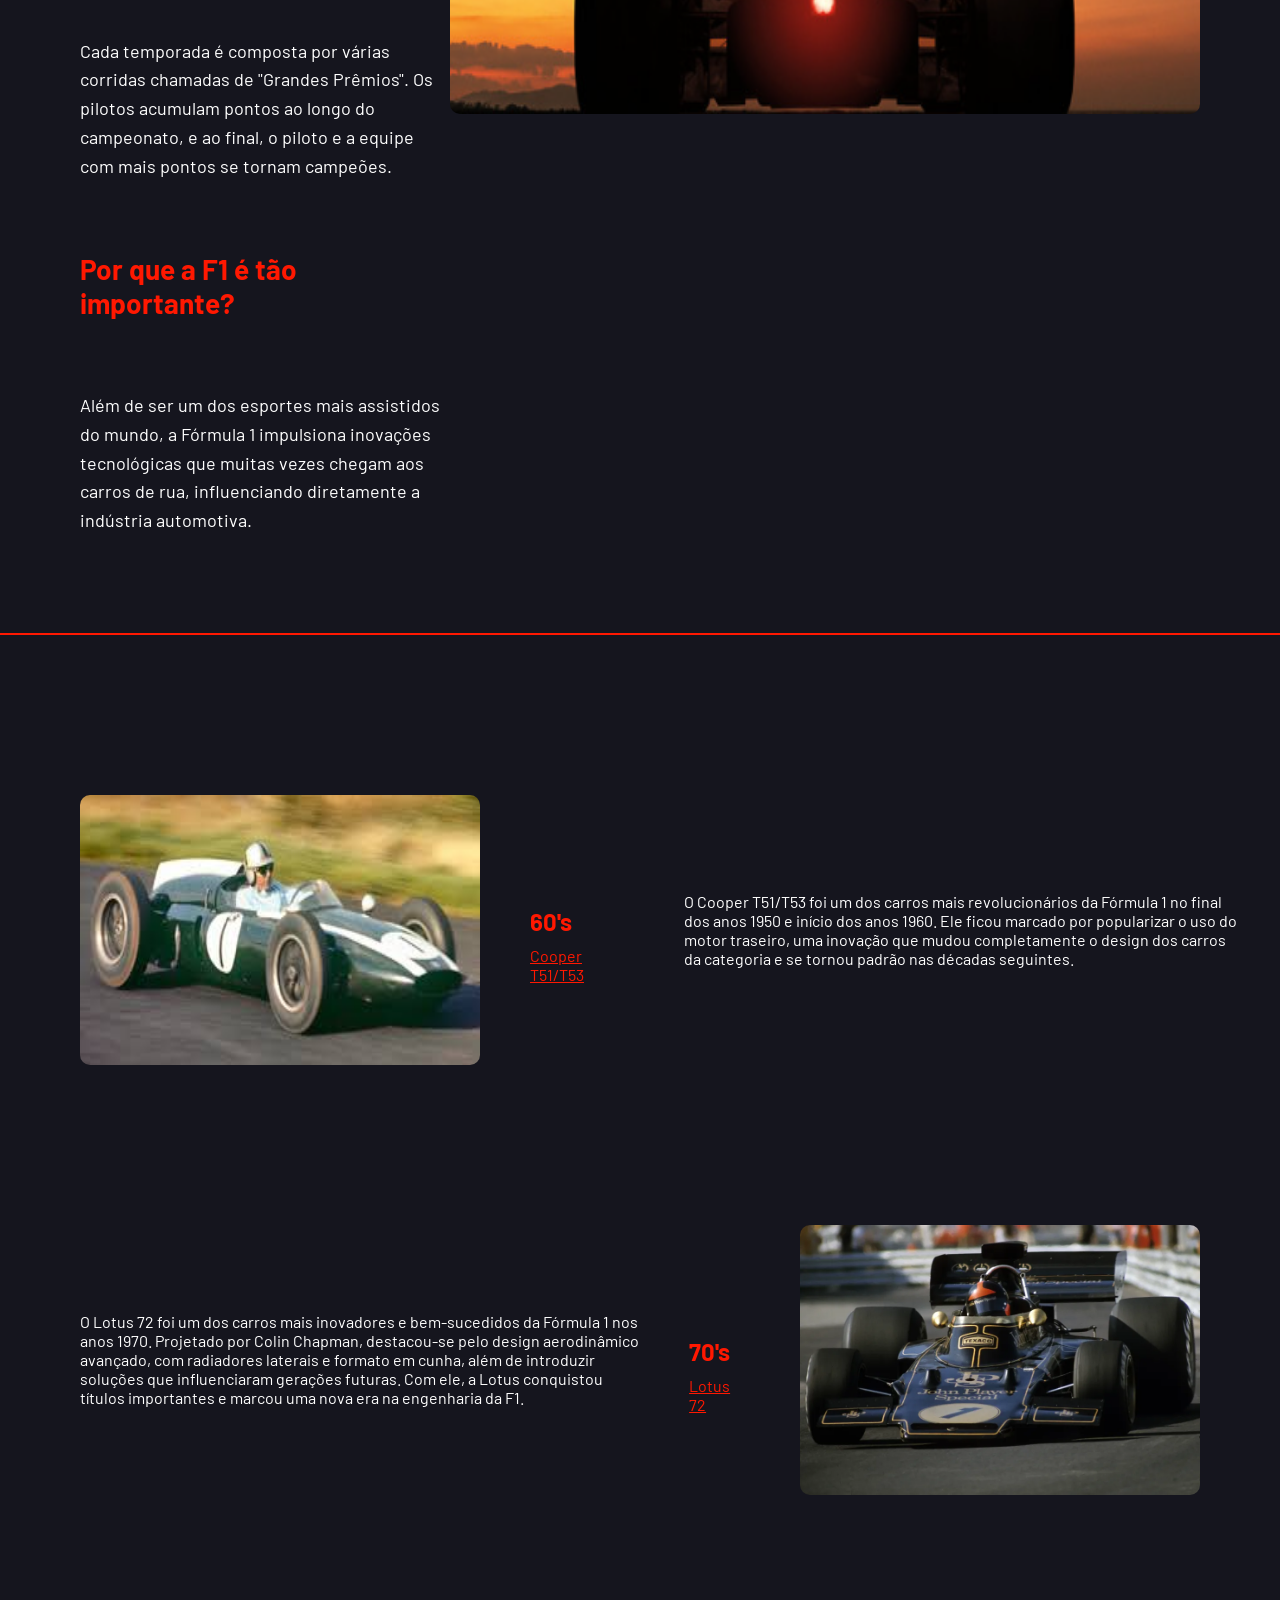
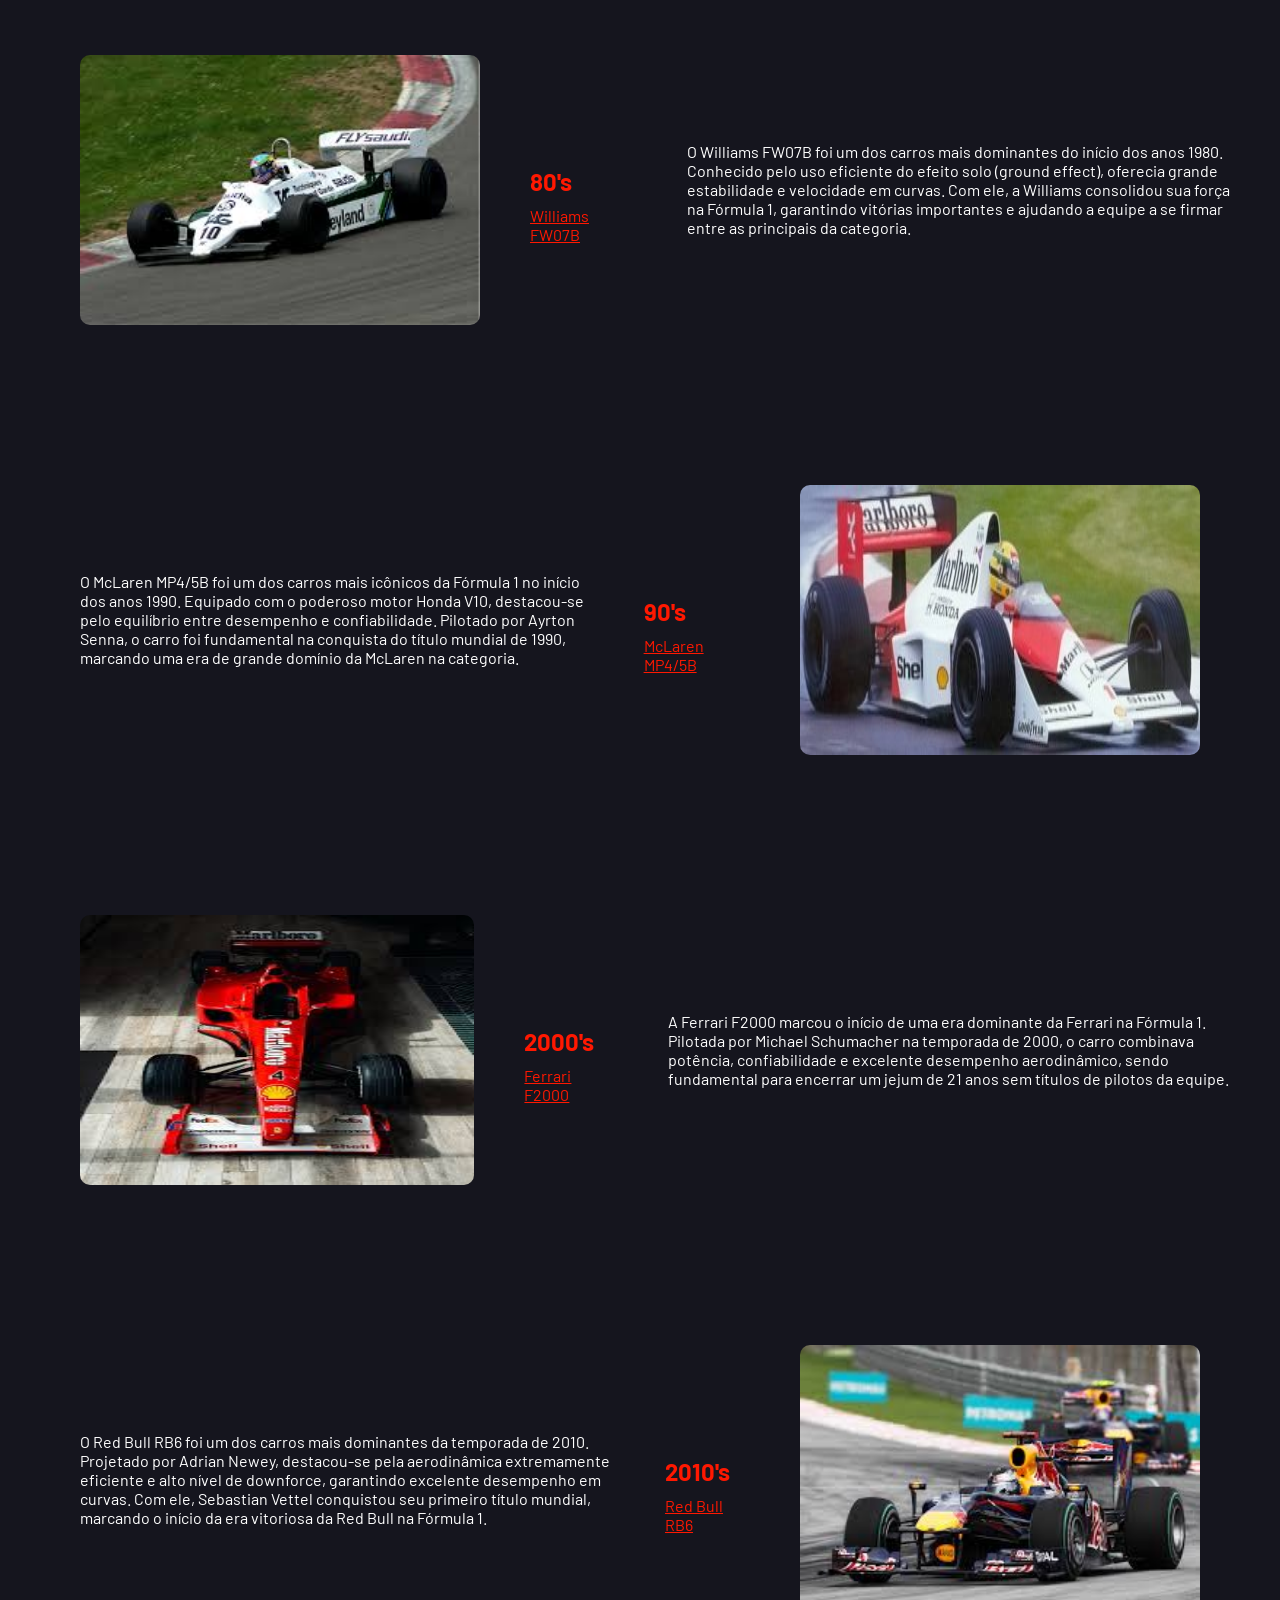
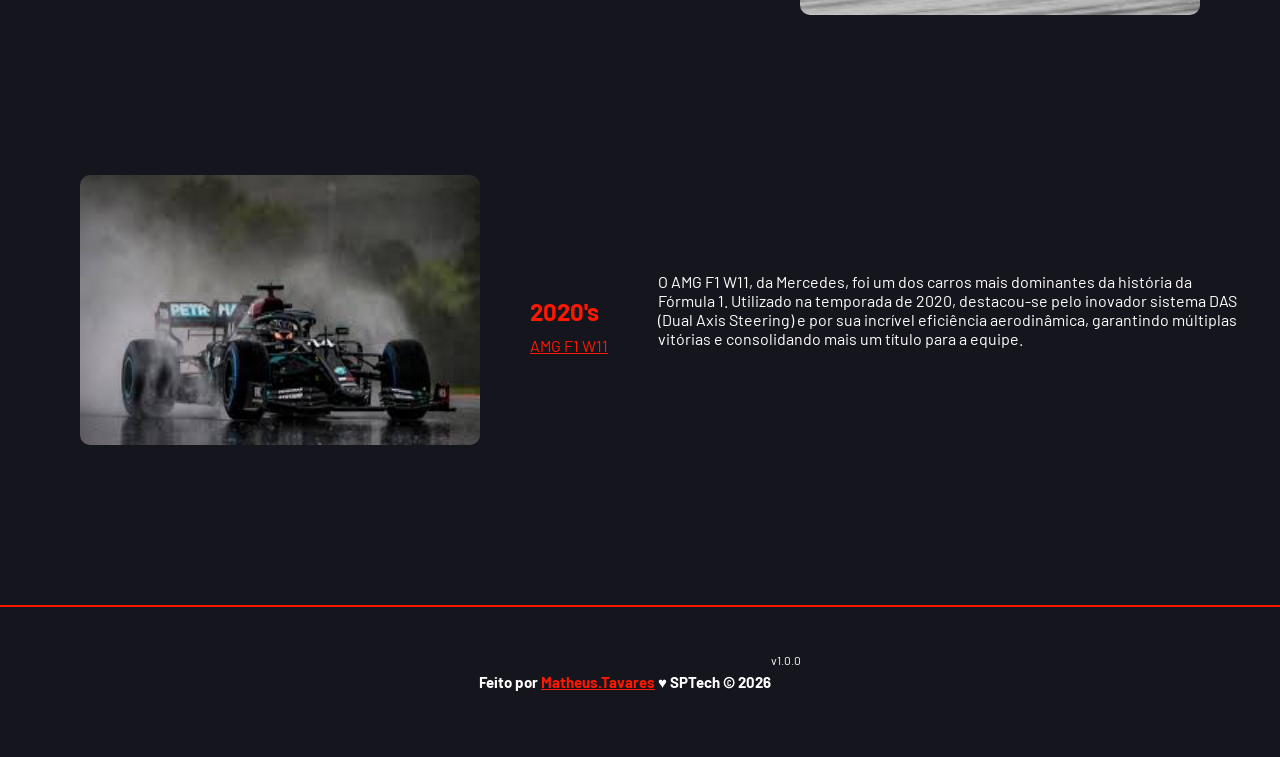
==== commit cd6dbaef: "Colocando desc sobre f1" ====
--- a/public/index.html
+++ b/public/index.html
@@ -11,14 +11,14 @@
     <script src="./js/sessao.js"></script>
 
     <link rel="stylesheet" href="./css/estilo.css">
-    <link rel="icon" href="./assets/icon/favicon2.ico">
+    <link rel="icon" href="./assets/icon/m1racing.png">
     <link rel="preconnect" href="https://fonts.gstatic.com">
 </head>
 
 <body>
     <div class="header">
       <div class="container">
-        <h1 class="titulo">M1 Racing</h1>
+        <h1 class="titulo"><img src="./assets/icon/m1racing.png" alt=""></h1>
         <ul class="navbar">
           <li class="agora">
             <a href="#">Inicial</a>
@@ -48,20 +48,36 @@
         </div>
       </div>
     </div>
-    <div>
-      <div>
-        <h2></h2>
+    <div class="f1">
+      <div class="container">
+        
+          
+        <h2>O que é a Fórmula 1?</h2>
         <p>
-
+          A Fórmula 1 é a principal categoria do automobilismo mundial, reunindo
+        as equipes mais avançadas tecnologicamente e os pilotos mais talentosos do mundo.
         </p>
         <p>
-
+          Criada em 1950, a F1 é conhecida por suas corridas de alta velocidade,
+        estratégias complexas e constante evolução tecnológica.
         </p>
-        <h2></h2>
+        <h2>Como funciona?</h2>
         <p>
-          
+          Cada temporada é composta por várias corridas chamadas de "Grandes Prêmios".
+        Os pilotos acumulam pontos ao longo do campeonato, e ao final,
+        o piloto e a equipe com mais pontos se tornam campeões.
         </p>
+        <h2>Por que a F1 é tão importante?</h2>
+        <p>
+        Além de ser um dos esportes mais assistidos do mundo, a Fórmula 1
+        impulsiona inovações tecnológicas que muitas vezes chegam aos carros
+        de rua, influenciando diretamente a indústria automotiva.
+      </p>
+      
       </div>
+      <img src="../public/assets/imgs/Captura de tela de 2026-04-23 12-29-08.png" alt="">
+      
+    
     </div>
   
     <div class="social">
@@ -141,7 +157,13 @@
           </div>
       </div>
       
-
+<div class="social">
+      <div class="container">
+        <div class="boxes">
+          
+        </div>
+      </div>
+    </div>
 
     <div class="footer">
         <div class="container">
--- a/public/css/estilo.css
+++ b/public/css/estilo.css
@@ -11,7 +11,6 @@
 :root {
   --tamanho-header: 80px;
   --tudu: 100vh;
-  /*--tamanho-banner: calc(100vh - var(--tamanho-header) - var(--tamanho-footer) - 2px);*/
   --tamanho-simulador: calc(100vh - var(--tamanho-header) - var(--tamanho-footer) - 2px);
   --tamanho-login: calc(100vh - var(--tamanho-header) - var(--tamanho-footer) - 2px);
   --tamanho-footer: 65px;
@@ -26,6 +25,15 @@
 .header {
   height: var(--tamanho-header);
   border-bottom: 2px solid #FF1801;
+  position: sticky;
+  top: 0px;
+  background-color: #15151e;
+  z-index: 999;
+}
+
+.header img{
+  width: 150px;
+  height: 85px;
 }
 
 .header .container {
@@ -76,7 +84,7 @@
   inset: 0; /* equivale a top/right/bottom/left: 0 */
   background-image: url('../assets/imgs/3FW3RPDGNVAAHFDBUZ7TKTPPWQ.avif');
   background-size: cover;
-  opacity: 0.45;
+  opacity: 0.35;
   z-index: 0;
 }
 
@@ -103,10 +111,10 @@
 /* MISSÃO VISÃO VALORES */
 
 .social {
-  background-color: #000;
+  background-color: #FF1801;
   display: flex;
   color: white;
-  height: 20px;
+  height: 2px;
 }
 
 .social .container {
@@ -394,7 +402,7 @@
 
 
 .secao {
-  width: 70%;
+  
   margin: 80px auto;
   display: flex;
   flex-direction: column;
@@ -452,7 +460,51 @@
   font-size: 16px;
 }
 
-
-
-
-
+.f1 {
+  color: white;
+  padding: 80px 80px;
+  display: flex;
+  
+  
+}
+
+.f1 img{
+  width: 750px;
+  height: 650px;
+  border-radius: 10px;
+  
+}
+.f1 .container {
+  flex-direction: column;
+  gap: 30px;
+}
+
+.f1 h2 {
+  color: #FF1801;
+  font-size: 28px;
+}
+
+.f1 p {
+  font-size: 18px;
+  line-height: 1.6;
+  max-width: 800px;
+}
+
+
+
+
+
+
+
+
+
+
+
+
+
+
+
+
+
+
+
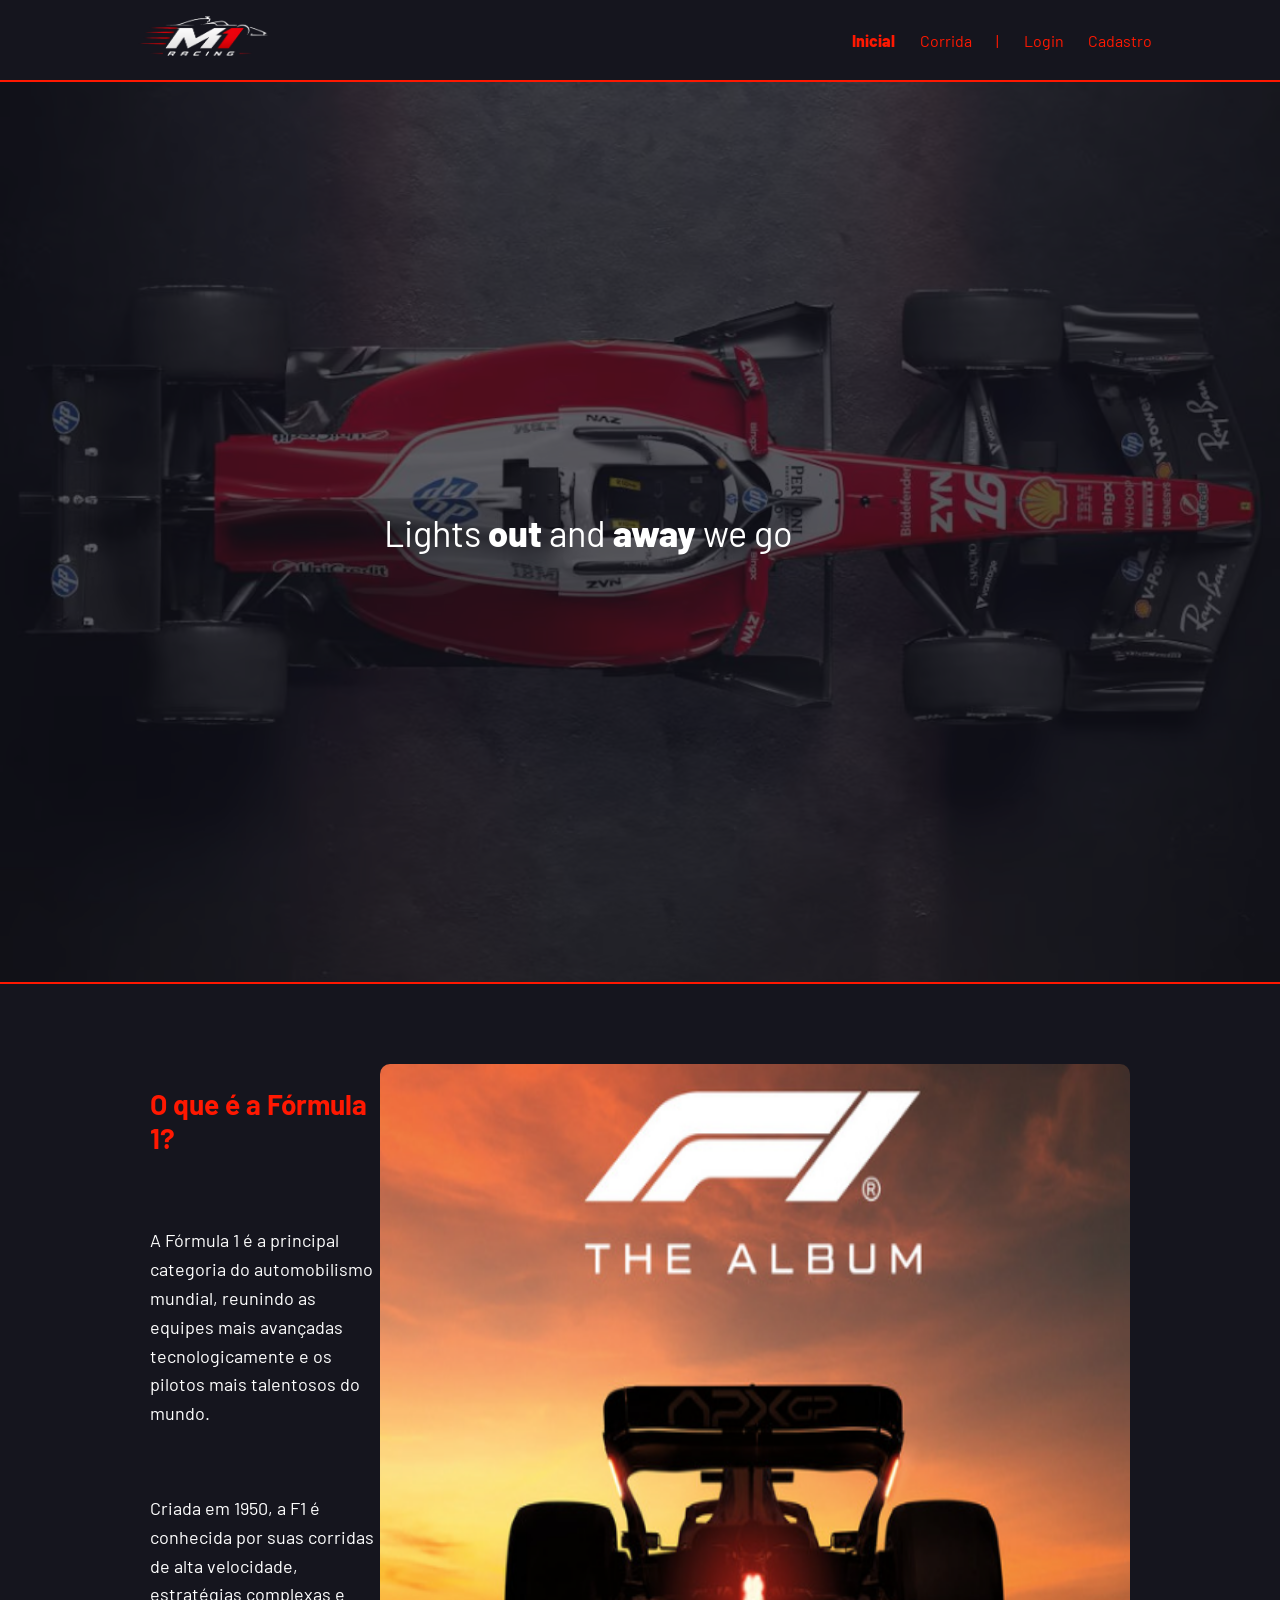
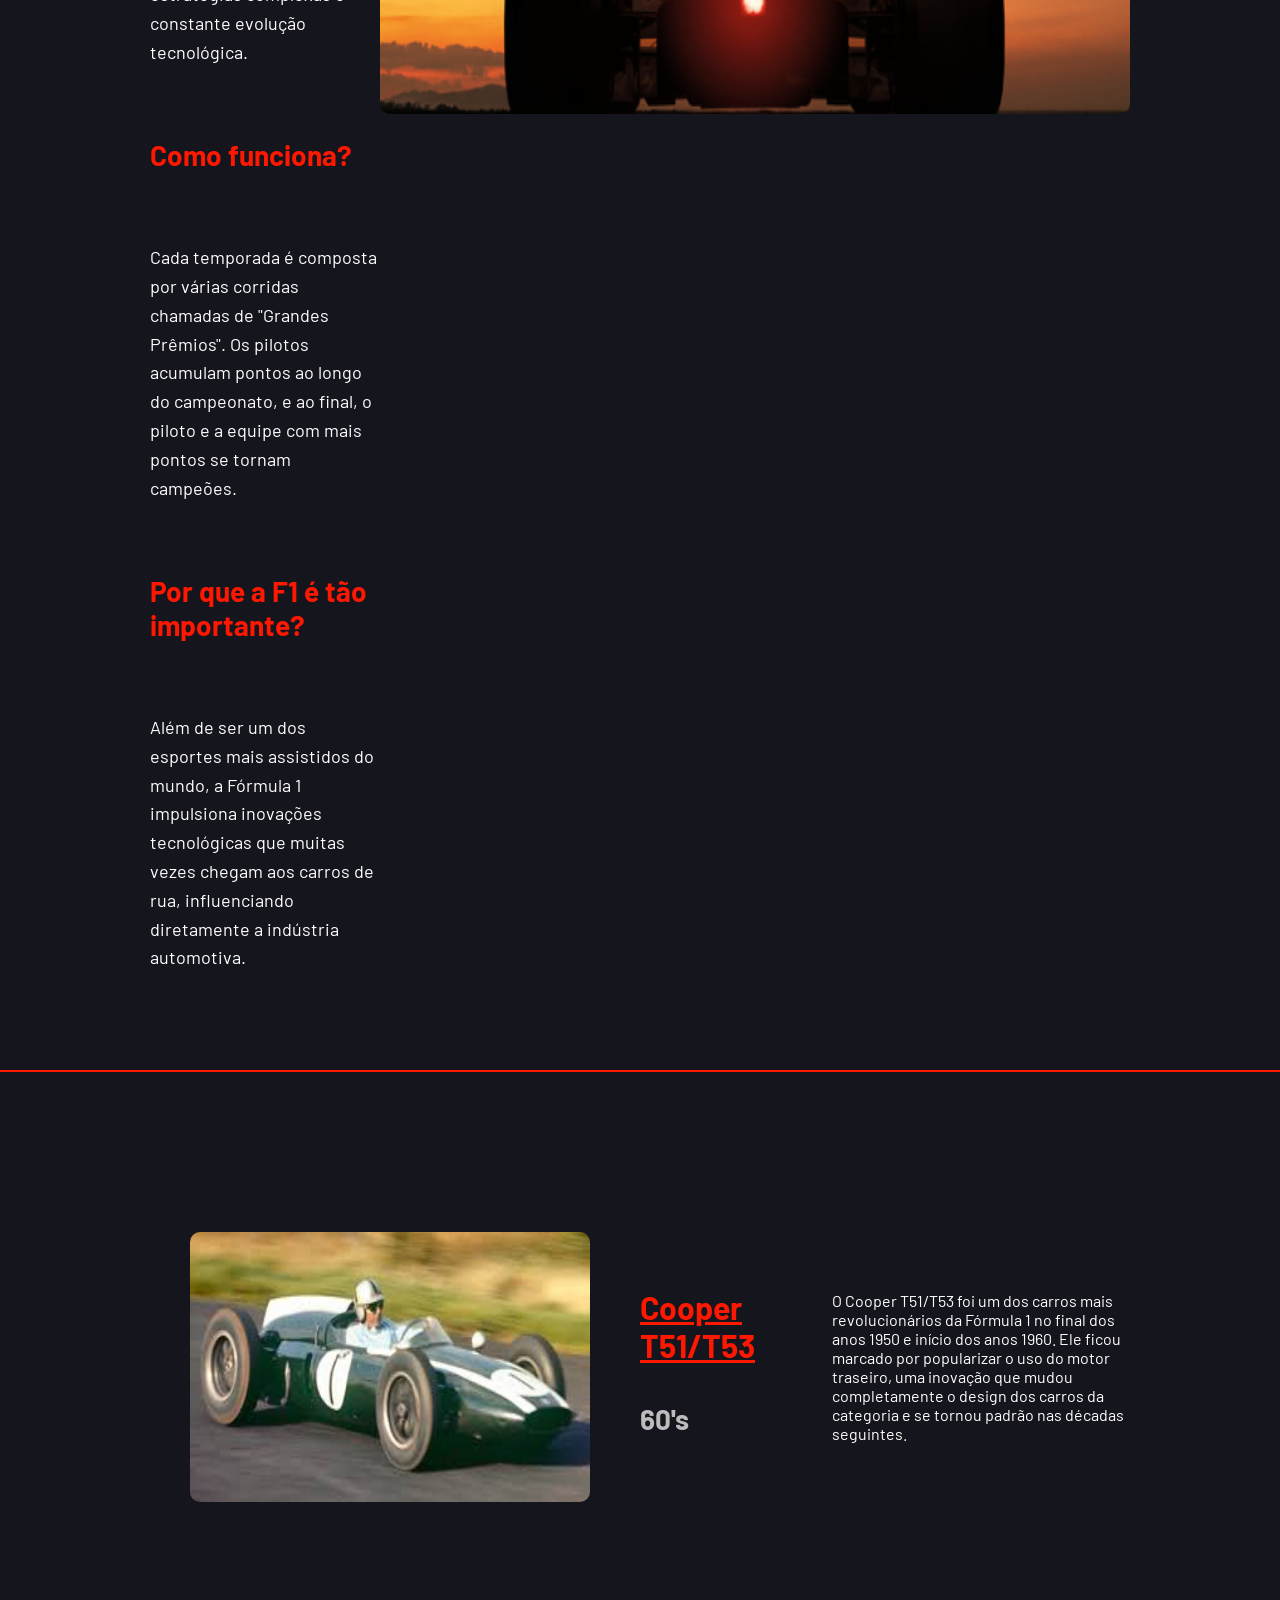
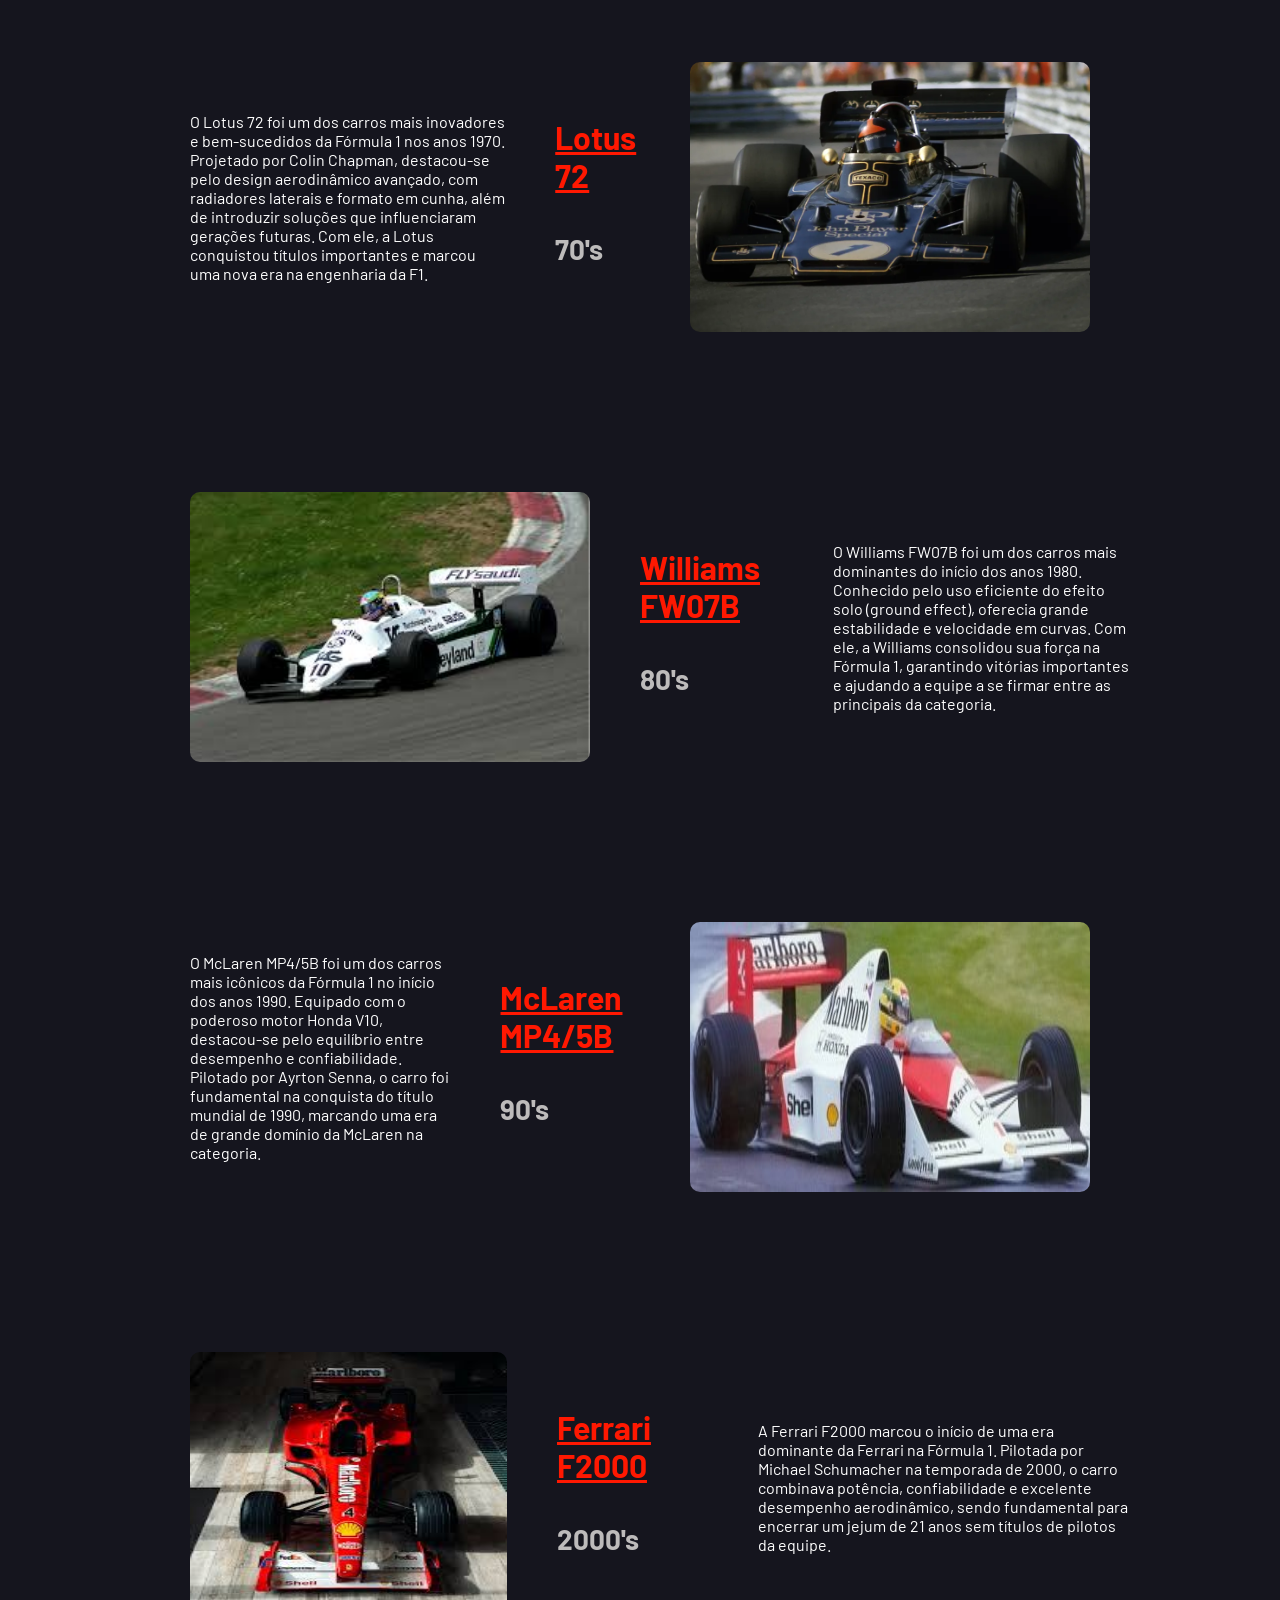
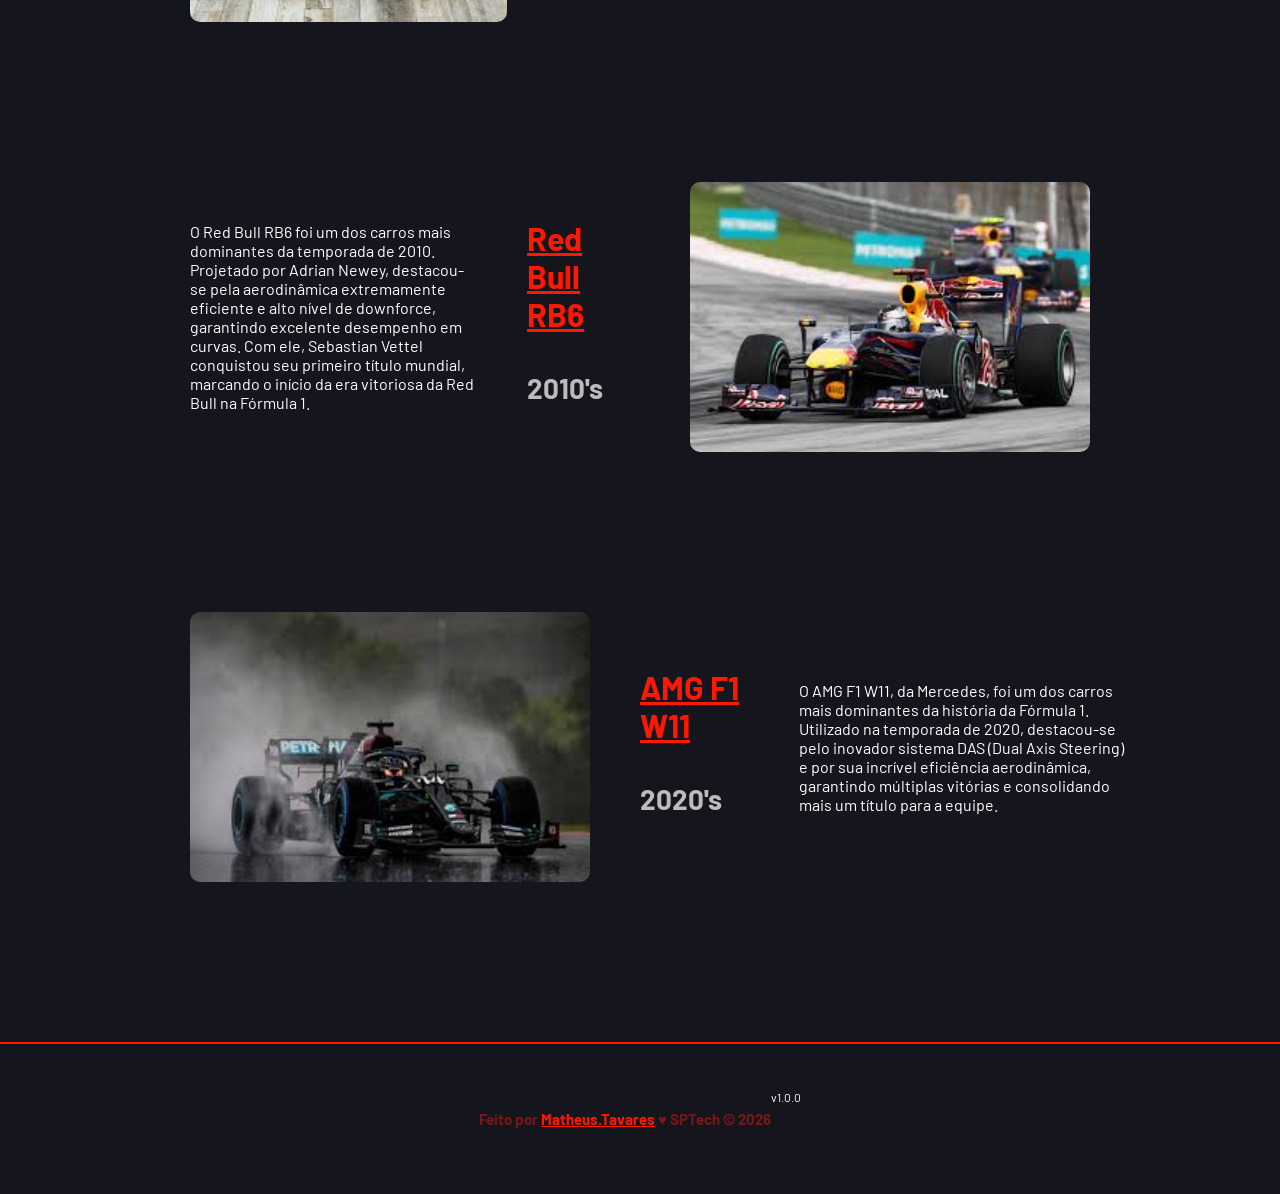
==== commit 6c1df972: "Trocando cores da home" ====
--- a/public/index.html
+++ b/public/index.html
@@ -93,8 +93,9 @@
           <div class="item">
             <img src="../public/assets/imgs/cooper.jpeg">
             <div class="text">
+            
+            <a href="1960.html">Cooper T51/T53</a>
             <h4>60's</h4>
-            <a href="1960.html">Cooper T51/T53</a>
             </div>
             <p>O Cooper T51/T53 foi um dos carros mais revolucionários da Fórmula 1 no final dos anos 1950 e início dos anos 1960. Ele ficou marcado por popularizar o uso do motor traseiro, uma inovação que mudou completamente o design dos carros da categoria e se tornou padrão nas décadas seguintes.</p>
           </div>
@@ -103,8 +104,8 @@
           <div class="item reverse">
             <img src="../public/assets/imgs/lotus.webp">
             <div class="text">
+            <a href="1970.html" class="nav a">Lotus 72</a>
             <h4>70's</h4>
-            <a href="1970.html" class="nav a">Lotus 72</a>
               </div>
             <p>O Lotus 72 foi um dos carros mais inovadores e bem-sucedidos da Fórmula 1 nos anos 1970. Projetado por Colin Chapman, destacou-se pelo design aerodinâmico avançado, com radiadores laterais e formato em cunha, além de introduzir soluções que influenciaram gerações futuras. Com ele, a Lotus conquistou títulos importantes e marcou uma nova era na engenharia da F1.</p>
           </div>
@@ -112,8 +113,9 @@
           <div class="item">
             <img src="../public/assets/imgs/Williams.jpeg">
             <div class="text">
+            
+            <a href="1980.html">Williams FW07B</a>
             <h4>80's</h4>
-            <a href="1980.html">Williams FW07B</a>
           </div>
           <p>O Williams FW07B foi um dos carros mais dominantes do início dos anos 1980. Conhecido pelo uso eficiente do efeito solo (ground effect), oferecia grande estabilidade e velocidade em curvas. Com ele, a Williams consolidou sua força na Fórmula 1, garantindo vitórias importantes e ajudando a equipe a se firmar entre as principais da categoria.</p>
         </div>
@@ -122,8 +124,9 @@
           <div class="item reverse">
             <img src="../public/assets/imgs/Mclaren_mp4_5.jpg">
              <div class="text">
+            
+            <a href="1990.html">McLaren MP4/5B</a>
             <h4>90's</h4>
-            <a href="1990.html">McLaren MP4/5B</a>
             </div>
             <p>O McLaren MP4/5B foi um dos carros mais icônicos da Fórmula 1 no início dos anos 1990. Equipado com o poderoso motor Honda V10, destacou-se pelo equilíbrio entre desempenho e confiabilidade. Pilotado por Ayrton Senna, o carro foi fundamental na conquista do título mundial de 1990, marcando uma era de grande domínio da McLaren na categoria.</p>
           </div>
@@ -131,8 +134,9 @@
           <div class="item">
             <img src="../public/assets/imgs/ferrari 2000's.jpeg">
              <div class="text">
+            
+            <a href="2000.html">Ferrari F2000</a>
             <h4>2000's</h4>
-            <a href="2000.html">Ferrari F2000</a>
             </div>
             <p>A Ferrari F2000 marcou o início de uma era dominante da Ferrari na Fórmula 1. Pilotada por Michael Schumacher na temporada de 2000, o carro combinava potência, confiabilidade e excelente desempenho aerodinâmico, sendo fundamental para encerrar um jejum de 21 anos sem títulos de pilotos da equipe.</p>
           </div>
@@ -141,8 +145,9 @@
           <div class="item reverse">
             <img src="../public/assets/imgs/rb6.jpeg">
              <div class="text">
+            
+            <a href="2000.html">Red Bull RB6</a>
             <h4>2010's</h4>
-            <a href="2000.html">Red Bull RB6</a>
             </div>
             <p>O Red Bull RB6 foi um dos carros mais dominantes da temporada de 2010. Projetado por Adrian Newey, destacou-se pela aerodinâmica extremamente eficiente e alto nível de downforce, garantindo excelente desempenho em curvas. Com ele, Sebastian Vettel conquistou seu primeiro título mundial, marcando o início da era vitoriosa da Red Bull na Fórmula 1.</p>
           </div>
@@ -150,8 +155,9 @@
           <div class="item">
             <img src="../public/assets/imgs/W11.jpeg">
              <div class="text">
+            
+            <a href="2020.html">AMG F1 W11</a>
             <h4>2020's</h4>
-            <a href="2020.html">AMG F1 W11</a>
             </div>
             <p>O AMG F1 W11, da Mercedes, foi um dos carros mais dominantes da história da Fórmula 1. Utilizado na temporada de 2020, destacou-se pelo inovador sistema DAS (Dual Axis Steering) e por sua incrível eficiência aerodinâmica, garantindo múltiplas vitórias e consolidando mais um título para a equipe.</p>
           </div>
--- a/public/css/estilo.css
+++ b/public/css/estilo.css
@@ -406,7 +406,7 @@
   margin: 80px auto;
   display: flex;
   flex-direction: column;
-  padding: 0 40px;
+  padding: 0 150px;
 }
 
 .secao p{
@@ -451,18 +451,22 @@
 }
 
 .text h4 {
-  color: #FF1801;
-  font-size: 24px;
+  color: rgb(189, 187, 187);
+  font-size: 28px;
   margin-bottom: 10px;
 }
 
 .text p {
   font-size: 16px;
 }
+.text a{
+  font-size: 32px;
+  font-weight: bold;
+}
 
 .f1 {
   color: white;
-  padding: 80px 80px;
+  padding: 80px 150px;
   display: flex;
   
   
@@ -484,27 +488,31 @@
   font-size: 28px;
 }
 
+
 .f1 p {
   font-size: 18px;
   line-height: 1.6;
   max-width: 800px;
 }
 
-
-
-
-
-
-
-
-
-
-
-
-
-
-
-
-
-
-
+h4{
+  color:#791717
+}
+
+
+
+
+
+
+
+
+
+
+
+
+
+
+
+
+
+
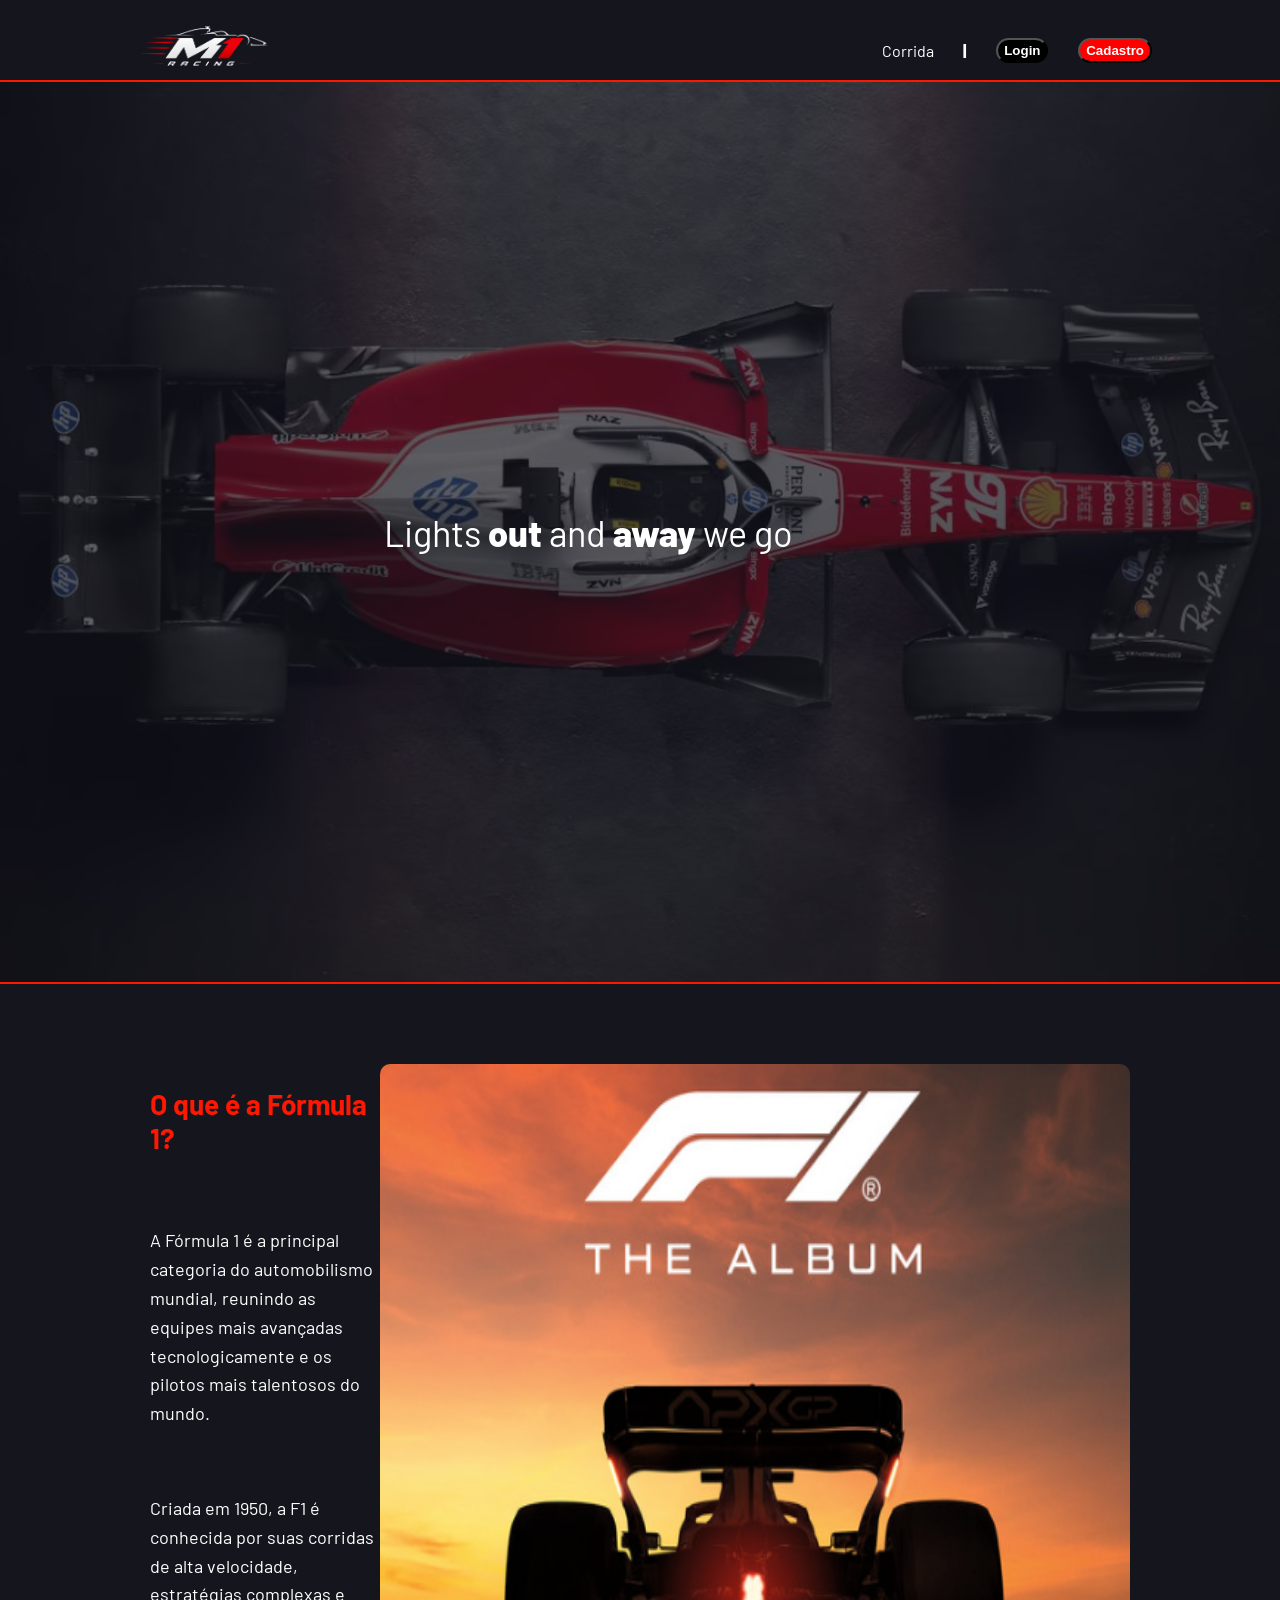
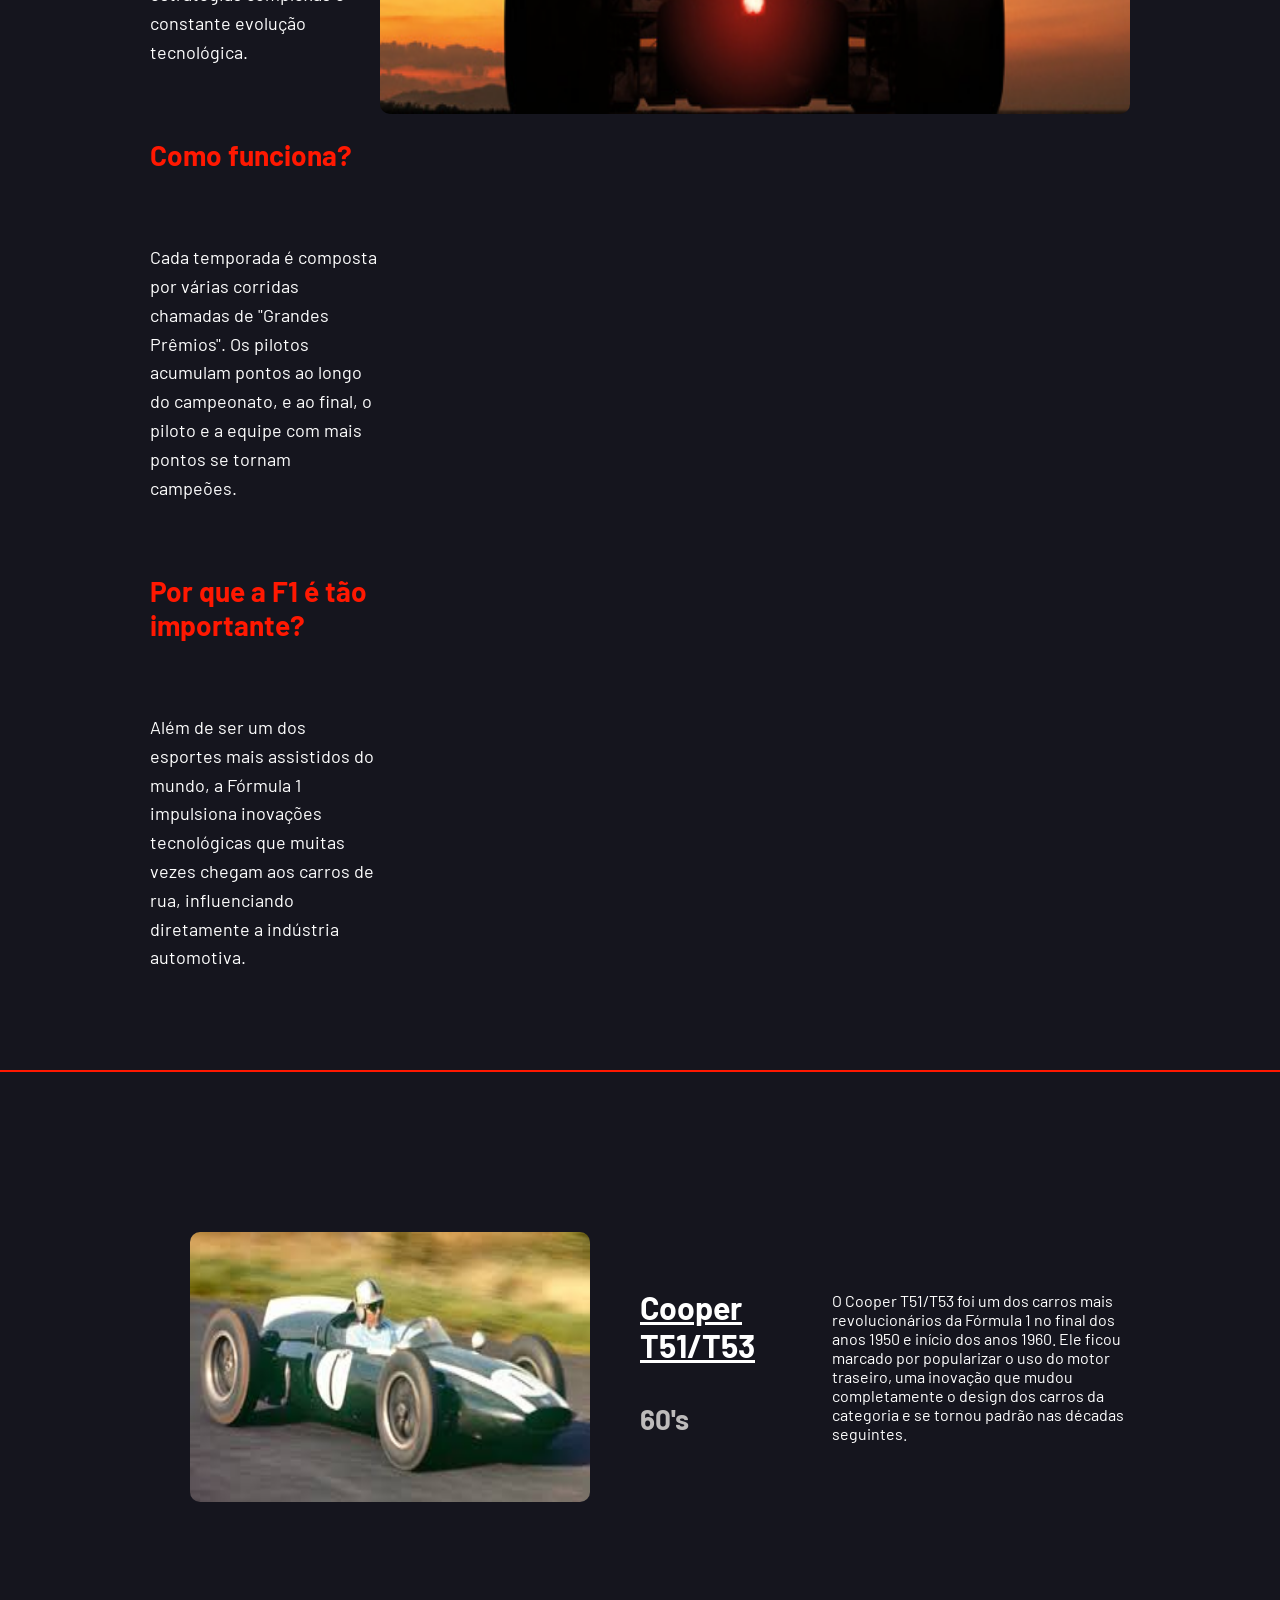
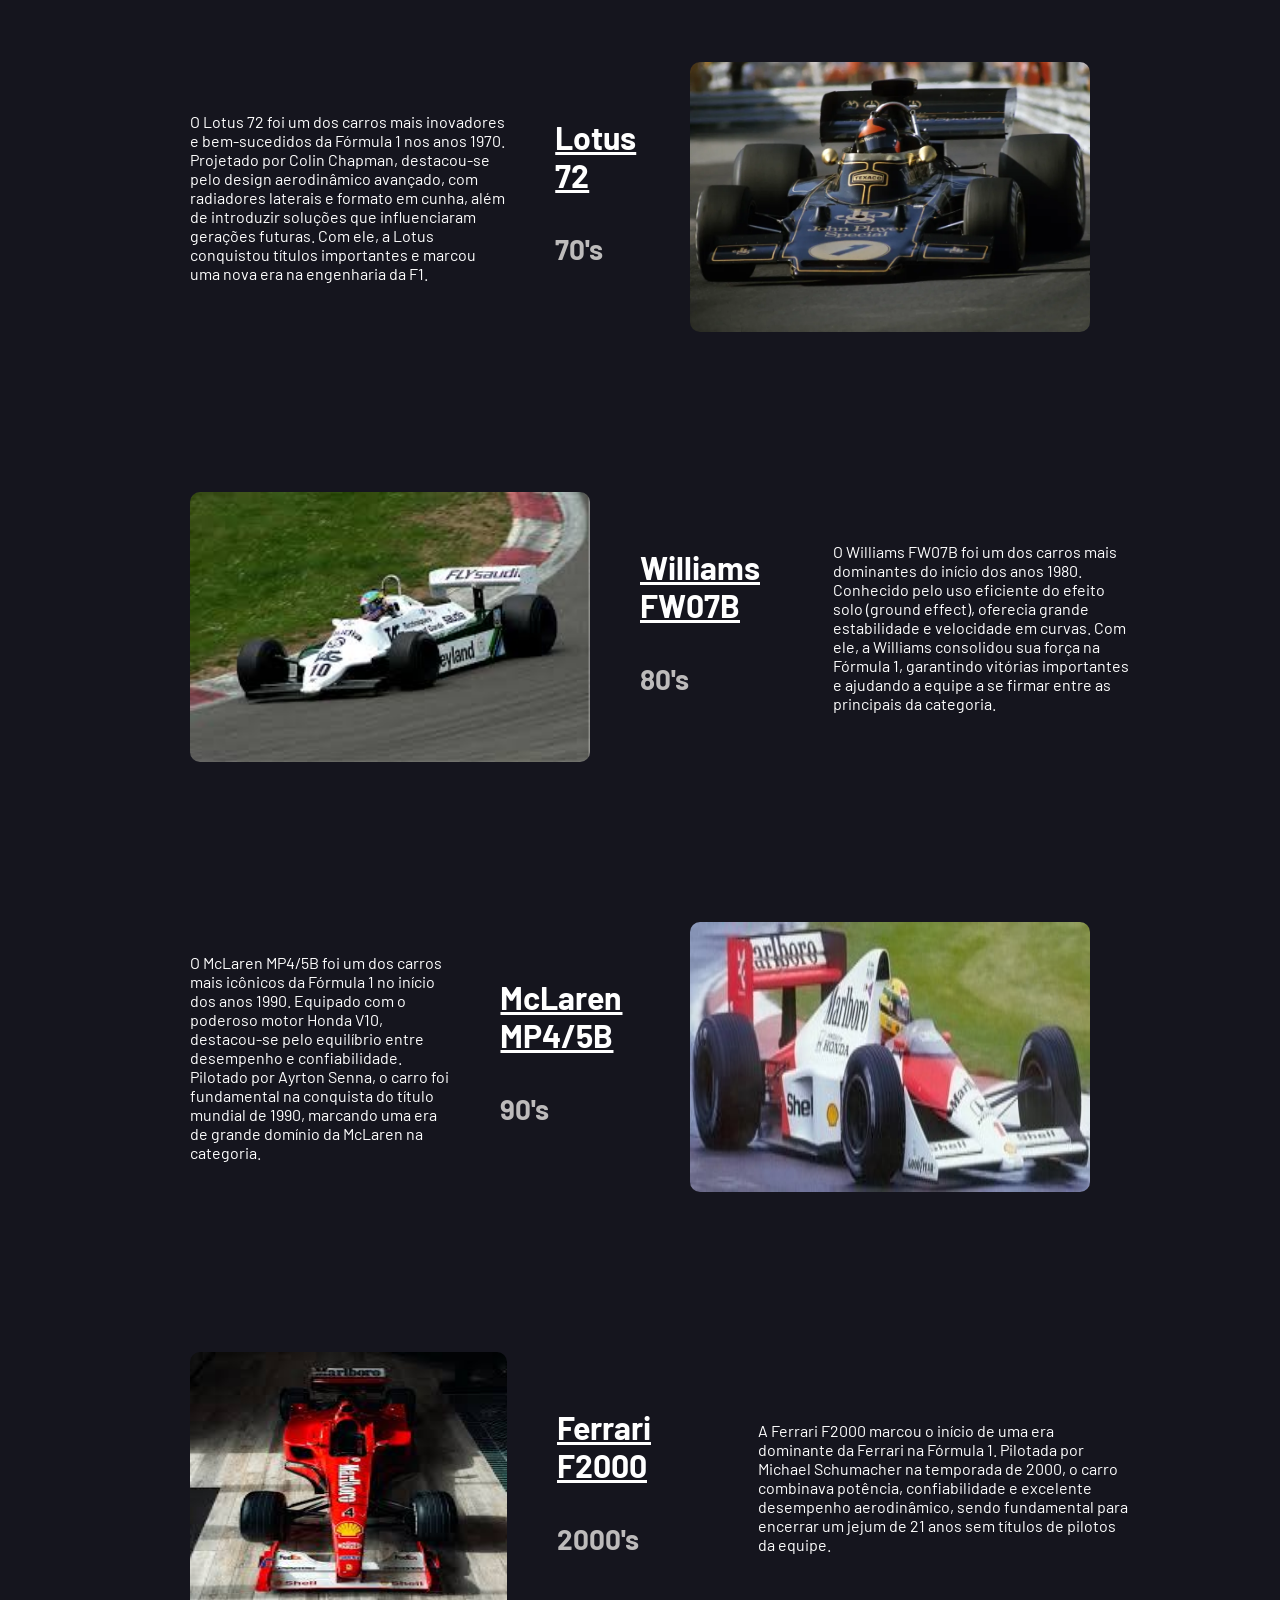
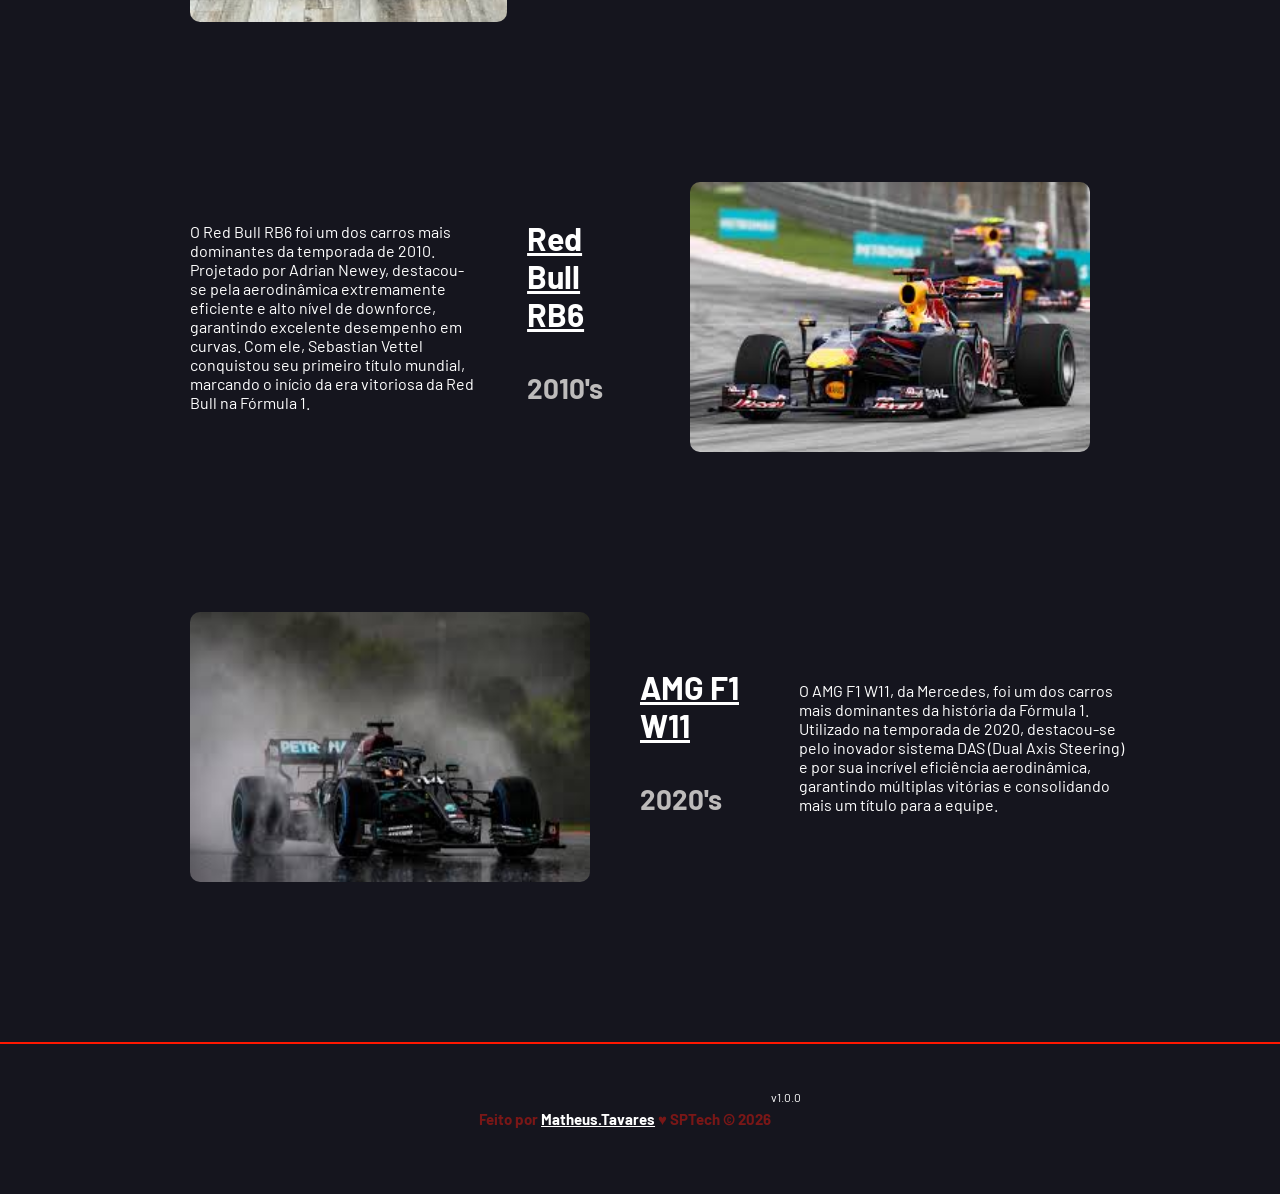
==== commit a224cdd7: "Adicionando o Simulador de corrida" ====
--- a/public/index.html
+++ b/public/index.html
@@ -18,20 +18,20 @@
 <body>
     <div class="header">
       <div class="container">
-        <h1 class="titulo"><img src="./assets/icon/m1racing.png" alt=""></h1>
+        <a href="#"><h1 class="titulo"><img src="./assets/icon/m1racing.png" alt=""></h1></a>
         <ul class="navbar">
           <li class="agora">
-            <a href="#">Inicial</a>
+            
           </li>
           <li>
             <a href="simulador.html">Corrida</a>
           </li>
           <li>|</li>
           <li>
-            <a href="login.html">Login</a>
+            <button class="botao1"><a href="login.html"><strong>Login</strong></a></button>
           </li>
           <li>
-            <a href="cadastro.html">Cadastro</a>
+            <button class="botao2"><a href="cadastro.html"><strong>Cadastro</strong></a></button>
           </li>
         </ul>
       </div>
--- a/public/css/estilo.css
+++ b/public/css/estilo.css
@@ -13,7 +13,7 @@
   --tudu: 100vh;
   --tamanho-simulador: calc(100vh - var(--tamanho-header) - var(--tamanho-footer) - 2px);
   --tamanho-login: calc(100vh - var(--tamanho-header) - var(--tamanho-footer) - 2px);
-  --tamanho-footer: 65px;
+  --tamanho-footer: 45px;
 }
 
 .container {
@@ -40,15 +40,33 @@
   justify-content: space-between;
   align-items: center;
   height: 100%;
+  padding: 10px;
 }
 
 .header a {
   text-decoration: none;
-  color: #FF1801;
-}
-
-.agora {
+    color: white;
+    font-weight: normal;
+}
+
+a{
+  color: white;
+}
+
+
+button{
+  width: fit-content;
+  height: 25px;
+  border-radius: 25px;
+  
+  
+}
+
+
+li {
   font-weight: 800;
+  color: white
+
 }
 
 .navbar {
@@ -58,6 +76,16 @@
   justify-content: space-between;
   list-style: none;
   color: #FF1801;
+  
+  
+}
+.botao1{
+  background-color: black;
+  color: white;
+}
+.botao2{
+  background-color: red;
+  color: white;
 }
 
 .titulo {
@@ -67,7 +95,8 @@
 }
 
 .header h1 {
-  margin: 0;
+  margin: 0px;
+ 
 }
 
 /* BANNER */
@@ -155,175 +184,17 @@
   font-size: 12px;
 }
 
-/* LOGIN */
-
-.login {
-  height: var(--tamanho-login);
-  background-image: url('../assets/imgs/jean-alesi-foi-o-último-a-usar-a-ferrari-27-em-95.avif');
-  background-size: cover;
-}
-
-.login .container {
-  justify-content: center;
-  align-items: center;
-  height: 100%;
-}
-
-.card {
-  width: 50%;
-  background-color: #e5e5e5;
-  border-radius: 10px;
-  display: flex;
-  align-items: center;
-  justify-content: space-evenly;
-  color: palevioletred;
-  flex-direction: column;
-  height: fit-content;
-  padding: 20px 0;
-}
-
-.card h2 {
-  margin: 0;
-  font-size: 30px;
-}
-
-.formulario {
-  display: flex;
-  height: 90%;
-  width: 80%;
-  justify-content: space-around;
-  flex-direction: column;
-}
-
-.formulario span {
-  font-size: 15px;
-  font-weight: 800;
-}
-
-.formulario input {
-  border: 2px solid #FF1801;
-  text-align: center;
-  border-radius: 10px;
-  margin: 0;
-}
-
-.formulario select {
-  border: 2px solid #FF1801;
-  background-color: white;
-  color: gray;
-  height: 36px;
-  text-align: center;
-  border-radius: 10px;
-  margin: 0;
-}
-
-.campo {
-  display: flex;
-  flex-direction: column;
-  justify-content: start;
-  padding: 5px 0;
-}
-
-.botao {
-  cursor: pointer;
-  font-family: "Barlow", sans-serif;
-  border: 0;
-  border-radius: 5px;
-  font-weight: 600;
-  font-size: 18px;
-  color: #fff;
-  background-color: #ED145B;
-  width: 120px;
-  height: 30px;
-  align-self: center;
-  margin-top: 20px;
-}
-
-.loading-div {
-  width: 50px;
-  display: none;
-}
-
-.loading-div img {
-  height: 50px;
-  width: 50px;
-}
-
-#div_erros_login {
-  display: none
-}
-
-/* FORMULARIO */
-
-.alerta_erro{
-  display: flex;
-  justify-content: flex-end;
-}
-
-.card_erro {
-  display: none;
-  background-color: #fff;
-  color: #15151e;
-  width: 230px;
-  position: fixed;
-  border-radius: 4px;
-  border: #ED145B 3px solid;
-  padding: 10px;
-  margin-right: 10%;
-}
-
-.card_erro #mensagem_erro{
-  font-weight: 500;
-  font-size: 20px;
-}
-
-.formulario .tipo_campo {
-  font-size: 20px;
-  font-weight: 600 !important;
-}
-
-.formulario {
-  display: flex;
-  flex-direction: column;
-}
-
-input {
-  margin-bottom: 10px;
-  border: 2px solid #FF1801;
-  padding: 10px;
-  text-align: center;
-  border-radius: 10px;
-}
-
-.btn {
-  font-family: "Barlow", sans-serif;
-  border: 0;
-  border-radius: 5px;
-  font-weight: 600;
-  font-size: 18px;
-  padding: 10px 15px;
-  color: white;
-  background-color: #ED145B;
-  width: 120px;
-  align-self: center;
-  margin-top: 5px;
-}
-
-.loading-div {
-  width: 50px;
-  margin: auto;
-  display: none;
-}
-
-.loading-div img {
-  height: 50px;
-  width: 50px;
-}
+
+
+
+
+
 
 /* SIMULADOR */
 
 .simulador {
   color: white;
+  background-color: #791717;
 }
 
 .simulador .container {
@@ -392,9 +263,6 @@
   align-items: center;
 }
 
-a{
-  color: #FF1801;
-}
 .highlight {
     background-color: yellow; /* Cor de destaque */
     color: black; /* Cor do texto */
